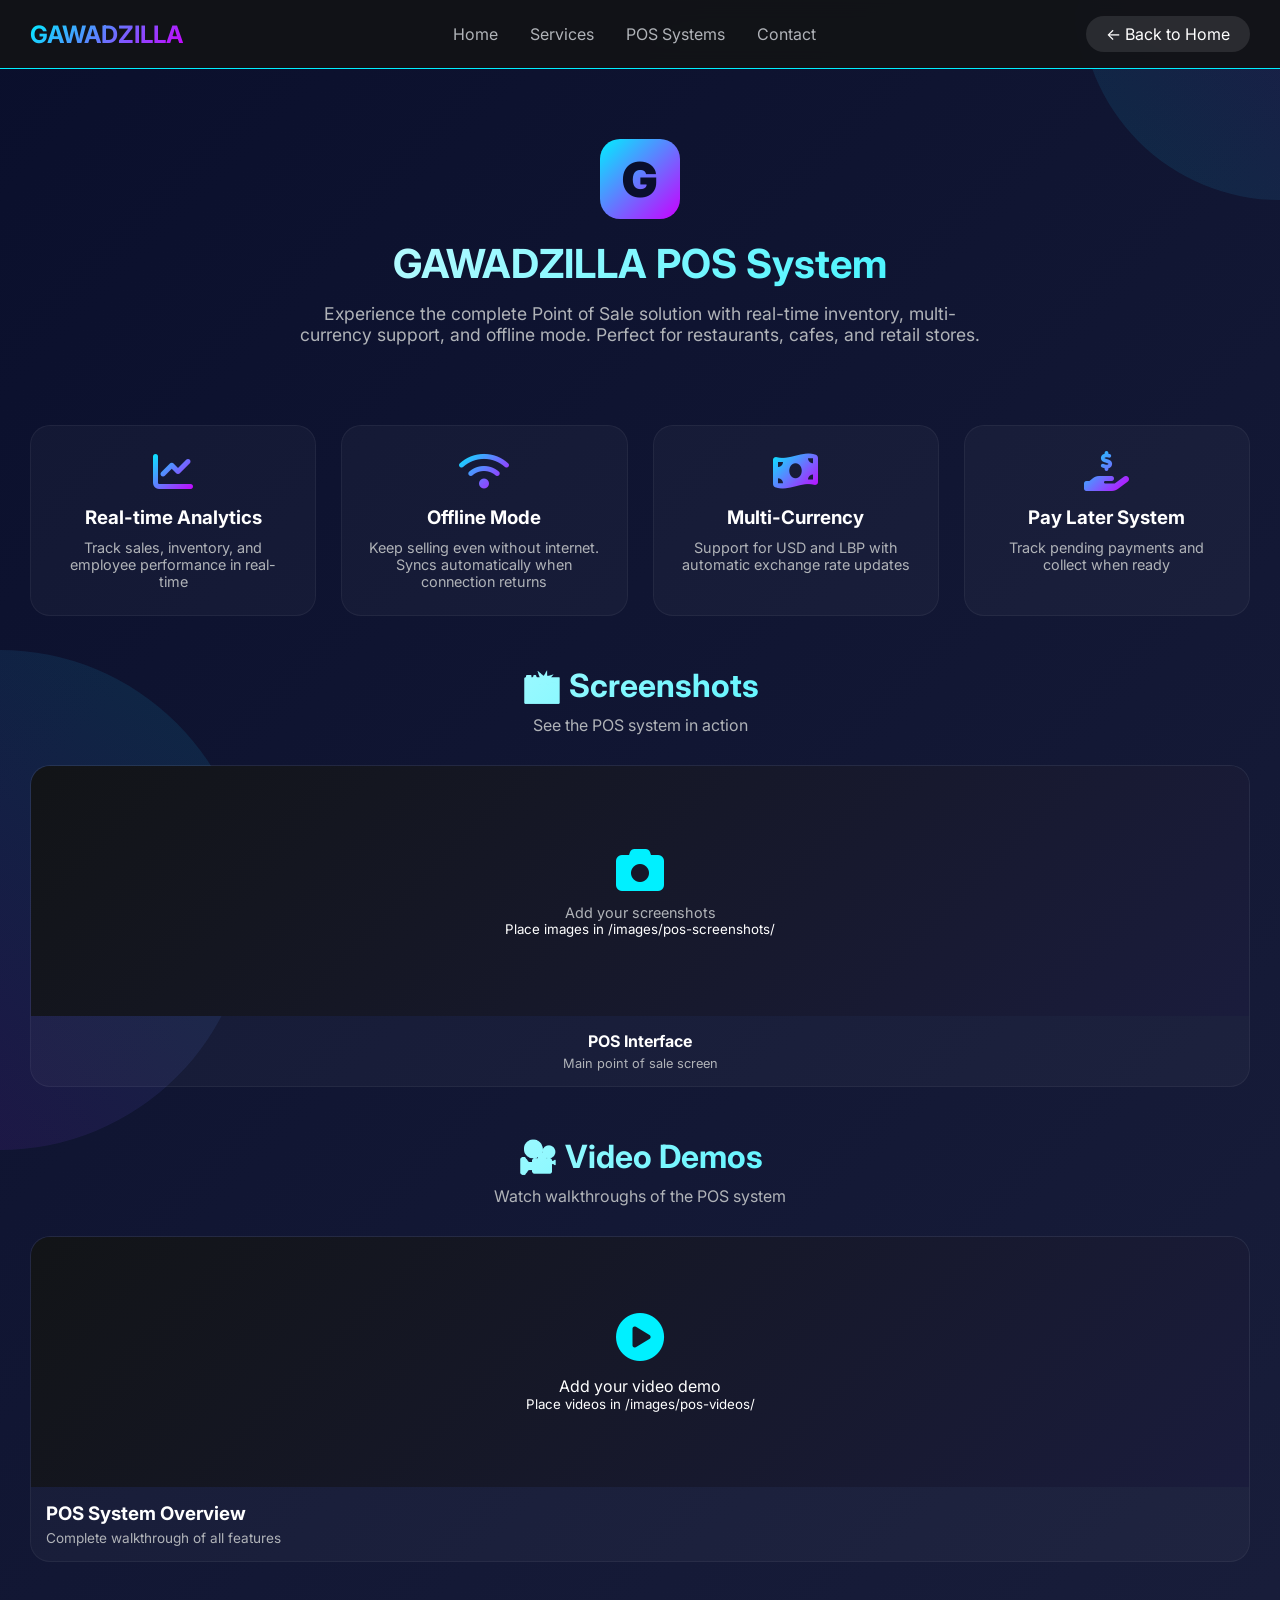
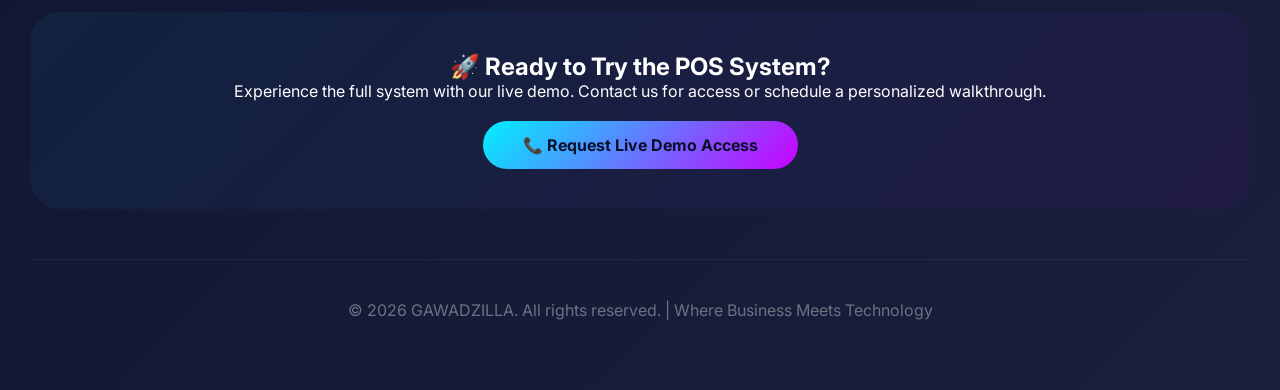
==== posdemo.html @ b1a1a37f "Update posdemo.html" ====
<!DOCTYPE html>
<html lang="en">
<head>
    <meta charset="UTF-8">
    <meta name="viewport" content="width=device-width, initial-scale=1.0">
    <meta name="description" content="GAWADZILLA POS System Demo - Complete Point of Sale solution with real-time inventory, multi-currency support, and offline mode">
    <title>GAWADZILLA POS | Live Demo & Features</title>
    <link href="https://fonts.googleapis.com/css2?family=Inter:wght@300;400;500;600;700;800&display=swap" rel="stylesheet">
    <link rel="stylesheet" href="https://cdnjs.cloudflare.com/ajax/libs/font-awesome/6.4.0/css/all.min.css">
    <style>
        * {
            margin: 0;
            padding: 0;
            box-sizing: border-box;
        }
        
        body {
            font-family: 'Inter', sans-serif;
            background: linear-gradient(135deg, #0a0f2c 0%, #1a1f3c 100%);
            min-height: 100vh;
            color: white;
            overflow-x: hidden;
        }
        
        /* Animated Background */
        .bg-element {
            position: fixed;
            background: rgba(255, 255, 255, 0.03);
            border-radius: 50%;
            pointer-events: none;
            z-index: 0;
        }
        
        .element1 {
            width: 400px;
            height: 400px;
            top: -200px;
            right: -200px;
            background: linear-gradient(45deg, #00F0FF, #C900FF);
            opacity: 0.1;
            animation: float 20s infinite;
        }
        
        .element2 {
            width: 500px;
            height: 500px;
            bottom: -250px;
            left: -250px;
            background: linear-gradient(45deg, #C900FF, #00F0FF);
            opacity: 0.1;
            animation: float 25s infinite reverse;
        }
        
        @keyframes float {
            0%, 100% { transform: translate(0, 0) rotate(0deg); }
            33% { transform: translate(30px, 30px) rotate(120deg); }
            66% { transform: translate(-20px, 20px) rotate(240deg); }
        }
        
        .container {
            max-width: 1400px;
            margin: 0 auto;
            padding: 30px;
            position: relative;
            z-index: 10;
        }
        
        /* Navigation */
        .navbar {
            background: rgba(18, 20, 23, 0.95);
            backdrop-filter: blur(10px);
            border-bottom: 1px solid #00F0FF;
            padding: 1rem 0;
            position: sticky;
            top: 0;
            z-index: 100;
        }
        
        .nav-wrapper {
            max-width: 1400px;
            margin: 0 auto;
            padding: 0 30px;
            display: flex;
            justify-content: space-between;
            align-items: center;
        }
        
        .logo h1 {
            font-size: 1.5rem;
            background: linear-gradient(135deg, #00F0FF, #C900FF);
            -webkit-background-clip: text;
            background-clip: text;
            color: transparent;
        }
        
        .nav-links {
            display: flex;
            gap: 2rem;
            list-style: none;
        }
        
        .nav-links a {
            color: #B0B3B8;
            text-decoration: none;
            transition: all 0.3s;
        }
        
        .nav-links a:hover {
            color: #00F0FF;
        }
        
        .btn-back {
            background: rgba(255,255,255,0.1);
            padding: 8px 20px;
            border-radius: 30px;
            text-decoration: none;
            color: white;
            transition: all 0.3s;
        }
        
        .btn-back:hover {
            background: #00F0FF;
            color: #0a0f2c;
        }

        .hamburger {
    display: none;
    flex-direction: column;
    cursor: pointer;
}

.hamburger span {
    width: 25px;
    height: 3px;
    background: #00F0FF;
    margin: 3px 0;
    transition: 0.3s;
    border-radius: 3px;
}

@media (max-width: 768px) {
    .nav-wrapper {
        padding: 0 20px;
        position: relative;
    }
    
    .nav-links {
        display: none;
        position: absolute;
        top: 100%;
        left: 0;
        right: 0;
        background: rgba(18, 20, 23, 0.98);
        backdrop-filter: blur(10px);
        flex-direction: column;
        gap: 0;
        padding: 20px;
        border-bottom: 1px solid #00F0FF;
    }
    
    .nav-links.active {
        display: flex;
    }
    
    .nav-links li {
        width: 100%;
        text-align: center;
        padding: 12px 0;
        border-bottom: 1px solid rgba(255,255,255,0.05);
    }
    
    .nav-links li:last-child {
        border-bottom: none;
    }
    
    .nav-links a {
        display: block;
        font-size: 1rem;
    }
    
    .hamburger {
        display: flex;
    }
    
    .btn-back {
        display: none;
    }
    
    /* Add mobile back button in menu */
    .nav-links .mobile-back {
        display: block;
        margin-top: 10px;
    }
    
    .nav-links .mobile-back a {
        background: rgba(0,240,255,0.2);
        border-radius: 30px;
        padding: 8px 20px;
        display: inline-block;
    }
}
        
        /* Hero Section */
        .demo-hero {
            text-align: center;
            padding: 40px 0 30px;
        }
        
        .logo-icon {
            width: 80px;
            height: 80px;
            background: linear-gradient(135deg, #00F0FF, #C900FF);
            display: flex;
            align-items: center;
            justify-content: center;
            font-size: 3rem;
            font-weight: 900;
            color: #0a0f2c;
            margin: 0 auto 20px;
            border-radius: 20px;
        }
        
        .demo-hero h1 {
            font-size: 2.5rem;
            background: linear-gradient(135deg, #FFFFFF, #00F0FF);
            -webkit-background-clip: text;
            background-clip: text;
            color: transparent;
            margin-bottom: 15px;
        }
        
        .demo-hero p {
            color: #B0B3B8;
            font-size: 1.1rem;
            max-width: 700px;
            margin: 0 auto;
        }
        
        /* Credentials Banner */
        .credentials-banner {
            background: linear-gradient(135deg, rgba(0,240,255,0.1), rgba(201,0,255,0.1));
            border: 1px solid #00F0FF;
            border-radius: 20px;
            padding: 20px;
            margin: 30px 0;
            display: flex;
            justify-content: space-between;
            flex-wrap: wrap;
            gap: 20px;
        }
        
        .cred-item {
            flex: 1;
            text-align: center;
        }
        
        .cred-item .label {
            color: #00F0FF;
            font-size: 0.8rem;
            text-transform: uppercase;
            letter-spacing: 1px;
        }
        
        .cred-item .value {
            font-size: 1.2rem;
            font-weight: 700;
            font-family: monospace;
            margin-top: 5px;
        }
        
        /* Image Gallery */
        .gallery-section {
            margin: 50px 0;
        }
        
        .section-title {
            text-align: center;
            margin-bottom: 30px;
        }
        
        .section-title h2 {
            font-size: 2rem;
            background: linear-gradient(135deg, #FFFFFF, #00F0FF);
            -webkit-background-clip: text;
            background-clip: text;
            color: transparent;
            margin-bottom: 10px;
        }
        
        .section-title p {
            color: #B0B3B8;
        }
        
        .gallery-grid {
            display: grid;
            grid-template-columns: repeat(auto-fit, minmax(350px, 1fr));
            gap: 25px;
        }
        
        .gallery-item {
            background: rgba(255,255,255,0.03);
            border-radius: 20px;
            overflow: hidden;
            border: 1px solid rgba(255,255,255,0.05);
            transition: all 0.3s;
        }
        
        .gallery-item:hover {
            transform: translateY(-5px);
            border-color: #00F0FF;
        }
        
        .image-container {
            position: relative;
            overflow: hidden;
            background: #121417;
            height: 250px;
            display: flex;
            align-items: center;
            justify-content: center;
        }
        
        .image-container img {
            width: 100%;
            height: 100%;
            object-fit: cover;
            transition: transform 0.3s;
        }
        
        .gallery-item:hover .image-container img {
            transform: scale(1.05);
        }
        
        .image-placeholder {
            width: 100%;
            height: 100%;
            display: flex;
            flex-direction: column;
            align-items: center;
            justify-content: center;
            background: linear-gradient(135deg, #121417, #1A1C3C);
        }
        
        .image-placeholder i {
            font-size: 3rem;
            color: #00F0FF;
            margin-bottom: 10px;
        }
        
        .image-placeholder p {
            color: #B0B3B8;
            font-size: 0.9rem;
        }
        
        .image-caption {
            padding: 15px;
            text-align: center;
        }
        
        .image-caption h3 {
            font-size: 1rem;
            margin-bottom: 5px;
        }
        
        .image-caption p {
            color: #B0B3B8;
            font-size: 0.8rem;
        }
        
        /* Video Section */
        .video-section {
            margin: 50px 0;
        }
        
        .video-grid {
            display: grid;
            grid-template-columns: repeat(auto-fit, minmax(400px, 1fr));
            gap: 30px;
        }
        
        .video-card {
            background: rgba(255,255,255,0.03);
            border-radius: 20px;
            overflow: hidden;
            border: 1px solid rgba(255,255,255,0.05);
        }
        
        .video-container {
            position: relative;
            background: #121417;
            min-height: 250px;
            display: flex;
            align-items: center;
            justify-content: center;
            cursor: pointer;
        }
        
        .video-thumbnail {
            width: 100%;
            height: 250px;
            object-fit: cover;
        }
        
        .play-button {
            position: absolute;
            width: 60px;
            height: 60px;
            background: rgba(0,240,255,0.9);
            border-radius: 50%;
            display: flex;
            align-items: center;
            justify-content: center;
            transition: all 0.3s;
            margin-left: 180px;
            margin-top: 94px;
        }
        
        .play-button i {
            font-size: 1.8rem;
            color: #0a0f2c;
            margin-left: 5px;
        }
        
        .video-container:hover .play-button {
            transform: scale(1.1);
            background: #C900FF;
        }
        
        .video-placeholder {
            width: 100%;
            height: 250px;
            display: flex;
            flex-direction: column;
            align-items: center;
            justify-content: center;
            background: linear-gradient(135deg, #121417, #1A1C3C);
        }
        
        .video-placeholder i {
            font-size: 3rem;
            color: #00F0FF;
            margin-bottom: 15px;
        }
        
        .video-info {
            padding: 15px;
        }
        
        .video-info h3 {
            margin-bottom: 5px;
        }
        
        .video-info p {
            color: #B0B3B8;
            font-size: 0.85rem;
        }
        
        /* Upload Instructions */
        .upload-guide {
            background: rgba(0,240,255,0.05);
            border: 1px dashed #00F0FF;
            border-radius: 20px;
            padding: 30px;
            margin: 50px 0;
            text-align: center;
        }
        
        .upload-guide h3 {
            color: #00F0FF;
            margin-bottom: 15px;
        }
        
        .upload-guide code {
            background: rgba(0,0,0,0.5);
            padding: 8px 15px;
            border-radius: 8px;
            display: inline-block;
            margin: 10px 0;
            font-family: monospace;
        }
        
        /* Feature List */
        .features-section {
            margin: 50px 0;
            display: grid;
            grid-template-columns: repeat(auto-fit, minmax(280px, 1fr));
            gap: 25px;
        }
        
        .feature-card {
            background: rgba(255,255,255,0.03);
            border-radius: 20px;
            padding: 25px;
            text-align: center;
            border: 1px solid rgba(255,255,255,0.05);
            transition: all 0.3s;
        }
        
        .feature-card:hover {
            border-color: #00F0FF;
            transform: translateY(-5px);
        }
        
        .feature-card i {
            font-size: 2.5rem;
            background: linear-gradient(135deg, #00F0FF, #C900FF);
            -webkit-background-clip: text;
            background-clip: text;
            color: transparent;
            margin-bottom: 15px;
        }
        
        .feature-card h3 {
            margin-bottom: 10px;
        }
        
        .feature-card p {
            color: #B0B3B8;
            font-size: 0.9rem;
        }
        
        /* Call to Action */
        .cta-section {
            text-align: center;
            margin: 50px 0;
            padding: 40px;
            background: linear-gradient(135deg, rgba(0,240,255,0.05), rgba(201,0,255,0.05));
            border-radius: 30px;
        }
        
        .btn-demo {
            display: inline-block;
            padding: 14px 40px;
            background: linear-gradient(135deg, #00F0FF, #C900FF);
            color: #0a0f2c;
            text-decoration: none;
            border-radius: 40px;
            font-weight: 700;
            margin-top: 20px;
            transition: all 0.3s;
        }
        
        .btn-demo:hover {
            transform: translateY(-2px);
            box-shadow: 0 10px 30px rgba(0,240,255,0.3);
        }
        
        /* Modal for Image/Video */
        .modal {
            display: none;
            position: fixed;
            top: 0;
            left: 0;
            width: 100%;
            height: 100%;
            background: rgba(0,0,0,0.9);
            z-index: 1000;
            align-items: center;
            justify-content: center;
        }
        
        .modal.active {
            display: flex;
        }
        
        .modal-content {
            max-width: 90%;
            max-height: 90%;
        }
        
        .modal-content img {
            width: 100%;
            height: auto;
            border-radius: 10px;
        }
        
        .modal-content video {
            width: 100%;
            max-height: 80vh;
            border-radius: 10px;
        }
        
        .close-modal {
            position: absolute;
            top: 20px;
            right: 30px;
            font-size: 2rem;
            cursor: pointer;
            color: white;
        }
        
        /* Footer */
        .footer {
            text-align: center;
            padding: 40px 0;
            border-top: 1px solid rgba(255,255,255,0.05);
            margin-top: 50px;
            color: #6B7280;
        }
        
        @media (max-width: 768px) {
            .container {
                padding: 20px;
            }
            
            .nav-wrapper {
                gap: 15px;
            }
            
            .credentials-banner {
                flex-direction: column;
                text-align: center;
            }
            
            .gallery-grid, .video-grid {
                grid-template-columns: 1fr;
            }
            
            .demo-hero h1 {
                font-size: 1.8rem;
            }
        }
    </style>
</head>
<body>
    <div class="bg-element element1"></div>
    <div class="bg-element element2"></div>
    
    <!-- Navigation -->
    <nav class="navbar">
        <div class="nav-wrapper">
            <div class="logo">
                <h1>GAWADZILLA</h1>
            </div>
                    <div class="hamburger" id="hamburger">
            <span></span>
            <span></span>
            <span></span>
        </div>
        <ul class="nav-links" id="navLinks">

                <li><a href="index.html">Home</a></li>
                <li><a href="index.html#services">Services</a></li>
                <li><a href="index.html#pos">POS Systems</a></li>
                <li><a href="index.html#contact">Contact</a></li>
            </ul>
            <a href="index.html" class="btn-back">← Back to Home</a>
        </div>
    </nav>
    
    <div class="container">
        <!-- Hero Section -->
        <div class="demo-hero">
            <div class="logo-icon">G</div>
            <h1>GAWADZILLA POS System</h1>
            <p>Experience the complete Point of Sale solution with real-time inventory, multi-currency support, and offline mode. Perfect for restaurants, cafes, and retail stores.</p>
        </div>
        
        <!-- Features Section -->
        <div class="features-section">
            <div class="feature-card">
                <i class="fas fa-chart-line"></i>
                <h3>Real-time Analytics</h3>
                <p>Track sales, inventory, and employee performance in real-time</p>
            </div>
            <div class="feature-card">
                <i class="fas fa-wifi"></i>
                <h3>Offline Mode</h3>
                <p>Keep selling even without internet. Syncs automatically when connection returns</p>
            </div>
            <div class="feature-card">
                <i class="fas fa-money-bill-wave"></i>
                <h3>Multi-Currency</h3>
                <p>Support for USD and LBP with automatic exchange rate updates</p>
            </div>
            <div class="feature-card">
                <i class="fas fa-hand-holding-usd"></i>
                <h3>Pay Later System</h3>
                <p>Track pending payments and collect when ready</p>
            </div>
        </div>
        
        <!-- Screenshots Gallery -->
        <div class="gallery-section">
            <div class="section-title">
                <h2>📸 Screenshots</h2>
                <p>See the POS system in action</p>
            </div>
            
            <div class="gallery-grid" id="screenshots-gallery">
                <!-- Screenshots will be loaded dynamically -->
                <div class="gallery-item">
                    <div class="image-container">
                        <div class="image-placeholder">
                            <i class="fas fa-camera"></i>
                            <p>Add your screenshots</p>
                            <small>Place images in /images/pos-screenshots/</small>
                        </div>
                    </div>
                    <div class="image-caption">
                        <h3>POS Interface</h3>
                        <p>Main point of sale screen</p>
                    </div>
                </div>
            </div>
        </div>
        
        <!-- Video Demos -->
        <div class="video-section">
            <div class="section-title">
                <h2>🎥 Video Demos</h2>
                <p>Watch walkthroughs of the POS system</p>
            </div>
            
            <div class="video-grid" id="videos-gallery">
                <div class="video-card">
                    <div class="video-container" onclick="openVideo('pos-overview')">
                        <div class="video-placeholder">
                            <i class="fas fa-play-circle"></i>
                            <p>Add your video demo</p>
                            <small>Place videos in /images/pos-videos/</small>
                        </div>
                    </div>
                    <div class="video-info">
                        <h3>POS System Overview</h3>
                        <p>Complete walkthrough of all features</p>
                    </div>
                </div>
            </div>
        </div>
        <!-- Live Demo CTA -->
        <div class="cta-section">
            <h2>🚀 Ready to Try the POS System?</h2>
            <p>Experience the full system with our live demo. Contact us for access or schedule a personalized walkthrough.</p>
            <a href="index.html#contact" class="btn-demo">📞 Request Live Demo Access</a>
        </div>
        
        <!-- Footer -->
        <div class="footer">
            <p>© 2026 GAWADZILLA. All rights reserved. | Where Business Meets Technology</p>
        </div>
    </div>
    
    <!-- Modal for Lightbox -->
    <div id="imageModal" class="modal" onclick="closeModal()">
        <span class="close-modal">&times;</span>
        <div class="modal-content">
            <img id="modalImage" src="" alt="">
        </div>
    </div>
    
    <div id="videoModal" class="modal" onclick="closeModal()">
        <span class="close-modal">&times;</span>
        <div class="modal-content">
            <video id="modalVideo" controls>
                <source src="" type="video/mp4">
            </video>
        </div>
    </div>
    
    <script>
        // Screenshots data - Add your images here
        const screenshots = [
            {
                name: "POS index-page",
                description: "product selection and product grid with search,filters,and cart",
                icon: "fas fa-car-alt"
            },
            {
                name: "Checkout Screen",
                description: "Payment processing with multiple payment methods",
                icon: "fas fa-cash-register"
            },
            {
                name: "POS Dashboard",
                description: "Main point of sale interface with product grid and cart",
                icon: "fas fa-tachometer-alt"
            },
            {
                name: "Product Management",
                description: "Add, edit, and manage products with categories"
                file: "pos-products.jpg",
                icon: "fas fa-boxes"
            },
            {
                name: "Sales Reports",
                description: "View daily, monthly, and custom sales reports",
                icon: "fas fa-chart-line"
            },
            {
                name: "Pay Later System",
                description: "Track customer credit and pending payments",
                icon: "fas fa-hand-holding-usd"
            },
            {
                name: "Inventory Management",
                description: "Real-time stock tracking and low stock alerts",
                icon: "fas fa-warehouse"
            },
            {
                name: "User Management",
                description: "add users with different roles and permissions",
                icon: "fas fa-users"
            }
        ];
        
        // Videos data - Add your videos here
        const videos = [
            {
                name: "POS System Demo",
                description: "Complete walkthrough of all features and functions",
                file: "pos-demo.mp4.mp4",
                icon: "fas fa-video"
            }
        ];
        
        // Load screenshots
        function loadScreenshots() {
            const gallery = document.getElementById('screenshots-gallery');
            gallery.innerHTML = '';
            
            screenshots.forEach(img => {
                const imagePath = `/images/pos-screenshots/${img.file}`;
                const hasImage = checkImageExists(imagePath);
                
                const galleryItem = document.createElement('div');
                galleryItem.className = 'gallery-item';
                
                if (hasImage) {
                    galleryItem.innerHTML = `
                        <div class="image-container" onclick="openImage('${imagePath}')">
                            <img src="${imagePath}" alt="${img.name}">
                        </div>
                        <div class="image-caption">
                            <h3>${img.name}</h3>
                            <p>${img.description}</p>
                        </div>
                    `;
                } else {
                    galleryItem.innerHTML = `
                        <div class="image-container">
                            <div class="image-placeholder">
                                <i class="${img.icon}"></i>
                                <p>${img.name}</p>
                               
                            </div>
                        </div>
                        <div class="image-caption">
                            <h3>${img.name}</h3>
                            <p>${img.description}</p>
                            
                        </div>
                    `;
                }
                
                gallery.appendChild(galleryItem);
            });
        }
        
        // Load videos
        function loadVideos() {
            const gallery = document.getElementById('videos-gallery');
            gallery.innerHTML = '';
            
            videos.forEach(video => {
                const videoPath = `/images/pos-videos/${video.file}`;
                const hasVideo = checkVideoExists(videoPath);
                
                const videoCard = document.createElement('div');
                videoCard.className = 'video-card';
                
                if (hasVideo) {
                    videoCard.innerHTML = `
                        <div class="video-container" onclick="openVideo('${videoPath}')">
                            <div class="video-thumbnail-container">
                                <div class="play-button">
                                    <i class="fas fa-play"></i>
                                </div>
                                <video class="video-thumbnail" src="${videoPath}" preload="metadata"></video>
                            </div>
                        </div>
                        <div class="video-info">
                            <h3>${video.name}</h3>
                            <p>${video.description}</p>
                        </div>
                    `;
                } else {
                    videoCard.innerHTML = `
                        <div class="video-container" onclick="alert('Please add your video to /images/pos-videos/${video.file}')">
                            <div class="video-placeholder">
                                <i class="${video.icon}"></i>
                                <p>${video.name}</p>
                                <small>Add: ${video.file}</small>
                            </div>
                        </div>
                        <div class="video-info">
                            <h3>${video.name}</h3>
                            <p>${video.description}</p>
                            <small style="color: #ff9800;">🎥 Upload video to see preview</small>
                        </div>
                    `;
                }
                
                gallery.appendChild(videoCard);
            });
        }
        
        // Check if image exists
        function checkImageExists(url) {
            const http = new XMLHttpRequest();
            http.open('HEAD', url, false);
            http.send();
            return http.status !== 404;
        }
        
        // Check if video exists
        function checkVideoExists(url) {
            const http = new XMLHttpRequest();
            http.open('HEAD', url, false);
            http.send();
            return http.status !== 404;
        }
        
        // Open image modal
        function openImage(src) {
            const modal = document.getElementById('imageModal');
            const modalImg = document.getElementById('modalImage');
            modal.classList.add('active');
            modalImg.src = src;
        }
        
        // Open video modal
        function openVideo(src) {
            const modal = document.getElementById('videoModal');
            const modalVideo = document.getElementById('modalVideo');
            modal.classList.add('active');
            modalVideo.src = src;
            modalVideo.load();
            modalVideo.play();
        }
        
        // Close modal
        function closeModal() {
            const modals = document.querySelectorAll('.modal');
            const modalVideo = document.getElementById('modalVideo');
            modals.forEach(modal => modal.classList.remove('active'));
            if (modalVideo) {
                modalVideo.pause();
                modalVideo.src = '';
            }
        }
        // Hamburger menu toggle
const hamburger = document.getElementById('hamburger');
const navLinks = document.getElementById('navLinks');

if (hamburger) {
    hamburger.addEventListener('click', () => {
        navLinks.classList.toggle('active');
    });
}

// Close menu when clicking a link
document.querySelectorAll('.nav-links a').forEach(link => {
    link.addEventListener('click', () => {
        navLinks.classList.remove('active');
    });
});
        
        // Initialize on page load
        document.addEventListener('DOMContentLoaded', () => {
            loadScreenshots();
            loadVideos();
        });
    </script>
</body>
</html>
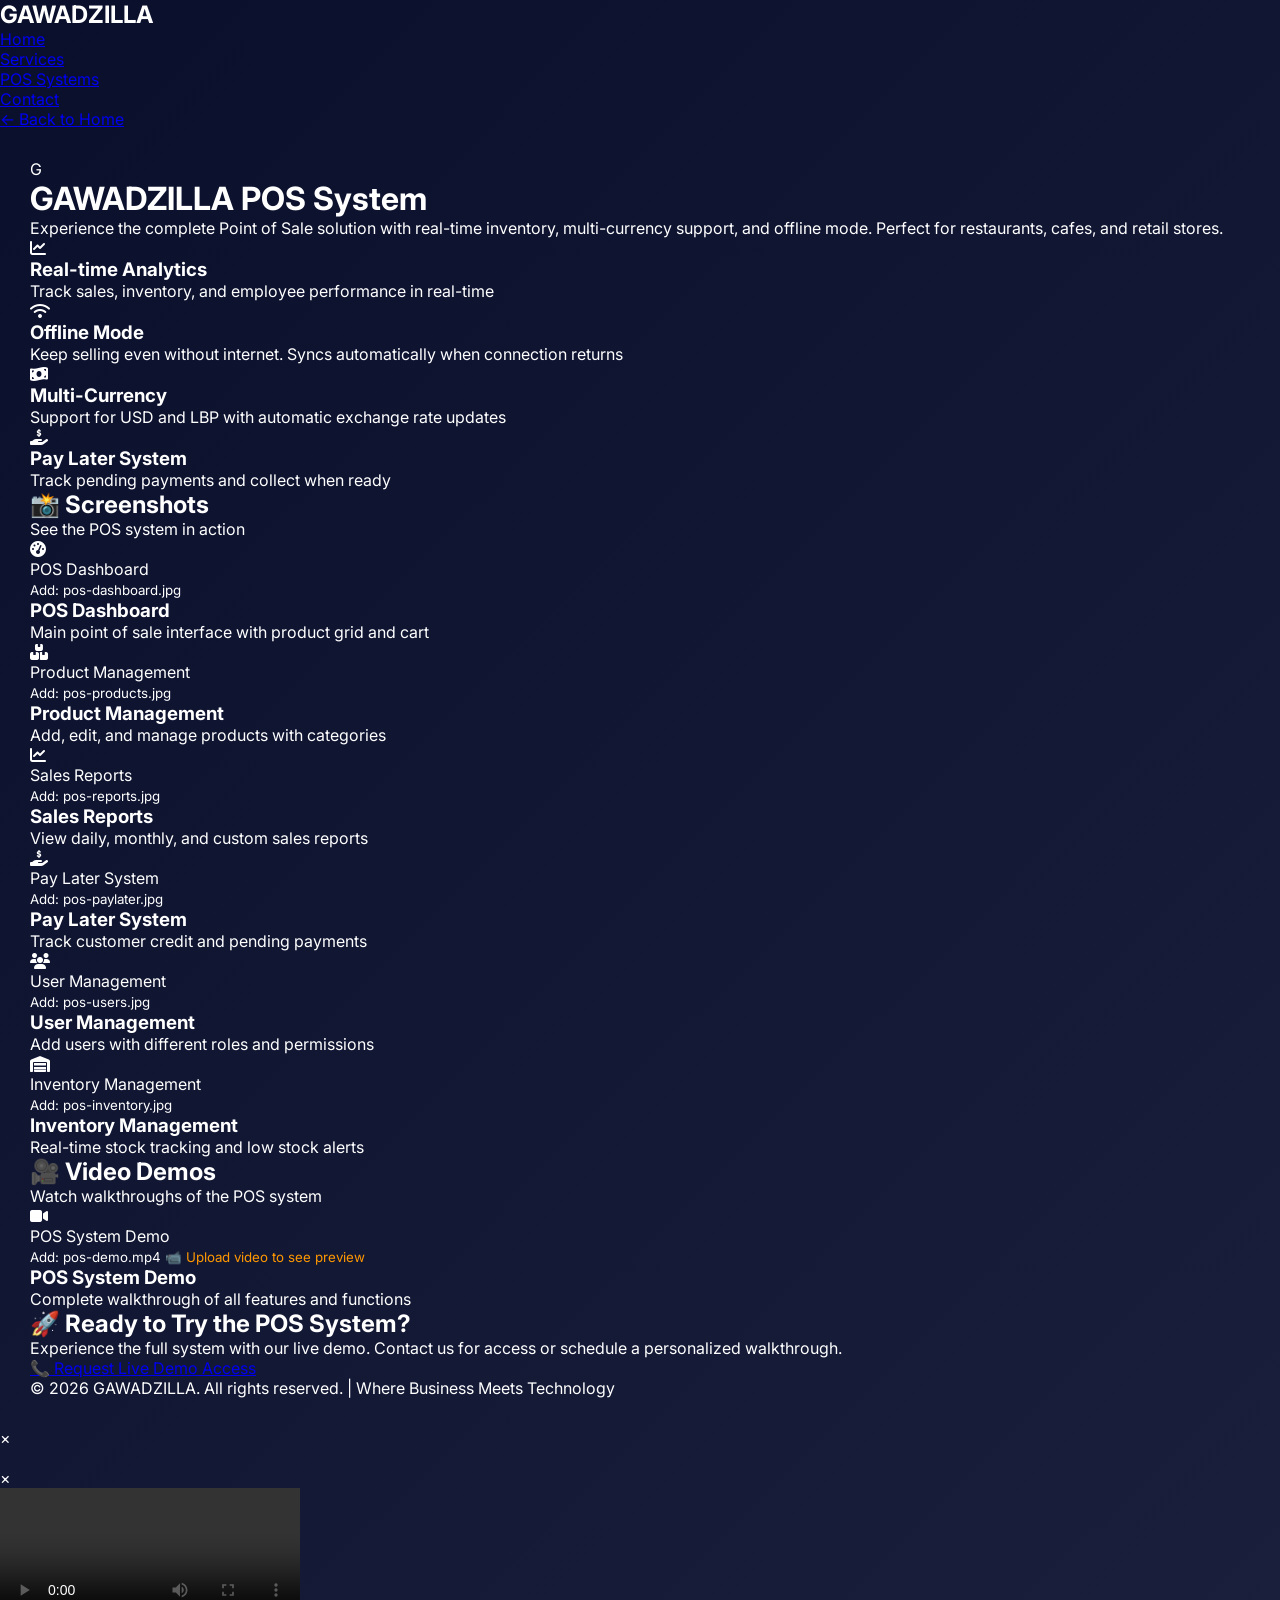
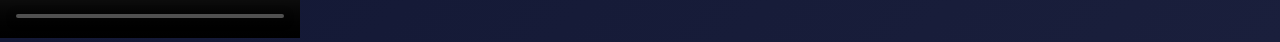
==== commit 1c4d4264: "Update posdemo.html" ====
--- a/posdemo.html
+++ b/posdemo.html
@@ -8,6 +8,7 @@
     <link href="https://fonts.googleapis.com/css2?family=Inter:wght@300;400;500;600;700;800&display=swap" rel="stylesheet">
     <link rel="stylesheet" href="https://cdnjs.cloudflare.com/ajax/libs/font-awesome/6.4.0/css/all.min.css">
     <style>
+        /* All your existing CSS here (keep it the same) */
         * {
             margin: 0;
             padding: 0;
@@ -22,40 +23,8 @@
             overflow-x: hidden;
         }
         
-        /* Animated Background */
-        .bg-element {
-            position: fixed;
-            background: rgba(255, 255, 255, 0.03);
-            border-radius: 50%;
-            pointer-events: none;
-            z-index: 0;
-        }
-        
-        .element1 {
-            width: 400px;
-            height: 400px;
-            top: -200px;
-            right: -200px;
-            background: linear-gradient(45deg, #00F0FF, #C900FF);
-            opacity: 0.1;
-            animation: float 20s infinite;
-        }
-        
-        .element2 {
-            width: 500px;
-            height: 500px;
-            bottom: -250px;
-            left: -250px;
-            background: linear-gradient(45deg, #C900FF, #00F0FF);
-            opacity: 0.1;
-            animation: float 25s infinite reverse;
-        }
-        
-        @keyframes float {
-            0%, 100% { transform: translate(0, 0) rotate(0deg); }
-            33% { transform: translate(30px, 30px) rotate(120deg); }
-            66% { transform: translate(-20px, 20px) rotate(240deg); }
-        }
+        /* Keep all your existing CSS styles... */
+        /* (I'm keeping it short here, but keep all your CSS from your original file) */
         
         .container {
             max-width: 1400px;
@@ -65,344 +34,24 @@
             z-index: 10;
         }
         
-        /* Navigation */
-        .navbar {
-            background: rgba(18, 20, 23, 0.95);
-            backdrop-filter: blur(10px);
-            border-bottom: 1px solid #00F0FF;
-            padding: 1rem 0;
-            position: sticky;
-            top: 0;
-            z-index: 100;
-        }
-        
-        .nav-wrapper {
-            max-width: 1400px;
-            margin: 0 auto;
-            padding: 0 30px;
-            display: flex;
-            justify-content: space-between;
-            align-items: center;
-        }
-        
-        .logo h1 {
-            font-size: 1.5rem;
-            background: linear-gradient(135deg, #00F0FF, #C900FF);
-            -webkit-background-clip: text;
-            background-clip: text;
-            color: transparent;
-        }
-        
-        .nav-links {
-            display: flex;
-            gap: 2rem;
-            list-style: none;
-        }
-        
-        .nav-links a {
-            color: #B0B3B8;
-            text-decoration: none;
-            transition: all 0.3s;
-        }
-        
-        .nav-links a:hover {
-            color: #00F0FF;
-        }
-        
-        .btn-back {
-            background: rgba(255,255,255,0.1);
-            padding: 8px 20px;
-            border-radius: 30px;
-            text-decoration: none;
-            color: white;
-            transition: all 0.3s;
-        }
-        
-        .btn-back:hover {
-            background: #00F0FF;
-            color: #0a0f2c;
-        }
-
-        .hamburger {
-    display: none;
-    flex-direction: column;
-    cursor: pointer;
-}
-
-.hamburger span {
-    width: 25px;
-    height: 3px;
-    background: #00F0FF;
-    margin: 3px 0;
-    transition: 0.3s;
-    border-radius: 3px;
-}
-
-@media (max-width: 768px) {
-    .nav-wrapper {
-        padding: 0 20px;
-        position: relative;
-    }
-    
-    .nav-links {
-        display: none;
-        position: absolute;
-        top: 100%;
-        left: 0;
-        right: 0;
-        background: rgba(18, 20, 23, 0.98);
-        backdrop-filter: blur(10px);
-        flex-direction: column;
-        gap: 0;
-        padding: 20px;
-        border-bottom: 1px solid #00F0FF;
-    }
-    
-    .nav-links.active {
-        display: flex;
-    }
-    
-    .nav-links li {
-        width: 100%;
-        text-align: center;
-        padding: 12px 0;
-        border-bottom: 1px solid rgba(255,255,255,0.05);
-    }
-    
-    .nav-links li:last-child {
-        border-bottom: none;
-    }
-    
-    .nav-links a {
-        display: block;
-        font-size: 1rem;
-    }
-    
-    .hamburger {
-        display: flex;
-    }
-    
-    .btn-back {
-        display: none;
-    }
-    
-    /* Add mobile back button in menu */
-    .nav-links .mobile-back {
-        display: block;
-        margin-top: 10px;
-    }
-    
-    .nav-links .mobile-back a {
-        background: rgba(0,240,255,0.2);
-        border-radius: 30px;
-        padding: 8px 20px;
-        display: inline-block;
-    }
-}
-        
-        /* Hero Section */
-        .demo-hero {
-            text-align: center;
-            padding: 40px 0 30px;
-        }
-        
-        .logo-icon {
-            width: 80px;
-            height: 80px;
-            background: linear-gradient(135deg, #00F0FF, #C900FF);
-            display: flex;
-            align-items: center;
-            justify-content: center;
-            font-size: 3rem;
-            font-weight: 900;
-            color: #0a0f2c;
-            margin: 0 auto 20px;
-            border-radius: 20px;
-        }
-        
-        .demo-hero h1 {
-            font-size: 2.5rem;
-            background: linear-gradient(135deg, #FFFFFF, #00F0FF);
-            -webkit-background-clip: text;
-            background-clip: text;
-            color: transparent;
-            margin-bottom: 15px;
-        }
-        
-        .demo-hero p {
-            color: #B0B3B8;
-            font-size: 1.1rem;
-            max-width: 700px;
-            margin: 0 auto;
-        }
-        
-        /* Credentials Banner */
-        .credentials-banner {
-            background: linear-gradient(135deg, rgba(0,240,255,0.1), rgba(201,0,255,0.1));
-            border: 1px solid #00F0FF;
-            border-radius: 20px;
-            padding: 20px;
-            margin: 30px 0;
-            display: flex;
-            justify-content: space-between;
-            flex-wrap: wrap;
-            gap: 20px;
-        }
-        
-        .cred-item {
-            flex: 1;
-            text-align: center;
-        }
-        
-        .cred-item .label {
-            color: #00F0FF;
-            font-size: 0.8rem;
-            text-transform: uppercase;
-            letter-spacing: 1px;
-        }
-        
-        .cred-item .value {
-            font-size: 1.2rem;
-            font-weight: 700;
-            font-family: monospace;
-            margin-top: 5px;
-        }
-        
-        /* Image Gallery */
-        .gallery-section {
-            margin: 50px 0;
-        }
-        
-        .section-title {
-            text-align: center;
-            margin-bottom: 30px;
-        }
-        
-        .section-title h2 {
-            font-size: 2rem;
-            background: linear-gradient(135deg, #FFFFFF, #00F0FF);
-            -webkit-background-clip: text;
-            background-clip: text;
-            color: transparent;
-            margin-bottom: 10px;
-        }
-        
-        .section-title p {
-            color: #B0B3B8;
-        }
-        
-        .gallery-grid {
-            display: grid;
-            grid-template-columns: repeat(auto-fit, minmax(350px, 1fr));
-            gap: 25px;
-        }
-        
-        .gallery-item {
-            background: rgba(255,255,255,0.03);
-            border-radius: 20px;
-            overflow: hidden;
-            border: 1px solid rgba(255,255,255,0.05);
-            transition: all 0.3s;
-        }
-        
-        .gallery-item:hover {
-            transform: translateY(-5px);
-            border-color: #00F0FF;
-        }
-        
-        .image-container {
+        /* Add the missing styles for video container */
+        .video-thumbnail-container {
             position: relative;
-            overflow: hidden;
-            background: #121417;
+            width: 100%;
             height: 250px;
-            display: flex;
-            align-items: center;
-            justify-content: center;
-        }
-        
-        .image-container img {
+        }
+        
+        .video-thumbnail {
             width: 100%;
             height: 100%;
             object-fit: cover;
-            transition: transform 0.3s;
-        }
-        
-        .gallery-item:hover .image-container img {
-            transform: scale(1.05);
-        }
-        
-        .image-placeholder {
-            width: 100%;
-            height: 100%;
-            display: flex;
-            flex-direction: column;
-            align-items: center;
-            justify-content: center;
-            background: linear-gradient(135deg, #121417, #1A1C3C);
-        }
-        
-        .image-placeholder i {
-            font-size: 3rem;
-            color: #00F0FF;
-            margin-bottom: 10px;
-        }
-        
-        .image-placeholder p {
-            color: #B0B3B8;
-            font-size: 0.9rem;
-        }
-        
-        .image-caption {
-            padding: 15px;
-            text-align: center;
-        }
-        
-        .image-caption h3 {
-            font-size: 1rem;
-            margin-bottom: 5px;
-        }
-        
-        .image-caption p {
-            color: #B0B3B8;
-            font-size: 0.8rem;
-        }
-        
-        /* Video Section */
-        .video-section {
-            margin: 50px 0;
-        }
-        
-        .video-grid {
-            display: grid;
-            grid-template-columns: repeat(auto-fit, minmax(400px, 1fr));
-            gap: 30px;
-        }
-        
-        .video-card {
-            background: rgba(255,255,255,0.03);
-            border-radius: 20px;
-            overflow: hidden;
-            border: 1px solid rgba(255,255,255,0.05);
-        }
-        
-        .video-container {
-            position: relative;
-            background: #121417;
-            min-height: 250px;
-            display: flex;
-            align-items: center;
-            justify-content: center;
-            cursor: pointer;
-        }
-        
-        .video-thumbnail {
-            width: 100%;
-            height: 250px;
-            object-fit: cover;
         }
         
         .play-button {
             position: absolute;
+            top: 50%;
+            left: 50%;
+            transform: translate(-50%, -50%);
             width: 60px;
             height: 60px;
             background: rgba(0,240,255,0.9);
@@ -410,9 +59,8 @@
             display: flex;
             align-items: center;
             justify-content: center;
+            cursor: pointer;
             transition: all 0.3s;
-            margin-left: 180px;
-            margin-top: 94px;
         }
         
         .play-button i {
@@ -421,204 +69,9 @@
             margin-left: 5px;
         }
         
-        .video-container:hover .play-button {
-            transform: scale(1.1);
+        .play-button:hover {
+            transform: translate(-50%, -50%) scale(1.1);
             background: #C900FF;
-        }
-        
-        .video-placeholder {
-            width: 100%;
-            height: 250px;
-            display: flex;
-            flex-direction: column;
-            align-items: center;
-            justify-content: center;
-            background: linear-gradient(135deg, #121417, #1A1C3C);
-        }
-        
-        .video-placeholder i {
-            font-size: 3rem;
-            color: #00F0FF;
-            margin-bottom: 15px;
-        }
-        
-        .video-info {
-            padding: 15px;
-        }
-        
-        .video-info h3 {
-            margin-bottom: 5px;
-        }
-        
-        .video-info p {
-            color: #B0B3B8;
-            font-size: 0.85rem;
-        }
-        
-        /* Upload Instructions */
-        .upload-guide {
-            background: rgba(0,240,255,0.05);
-            border: 1px dashed #00F0FF;
-            border-radius: 20px;
-            padding: 30px;
-            margin: 50px 0;
-            text-align: center;
-        }
-        
-        .upload-guide h3 {
-            color: #00F0FF;
-            margin-bottom: 15px;
-        }
-        
-        .upload-guide code {
-            background: rgba(0,0,0,0.5);
-            padding: 8px 15px;
-            border-radius: 8px;
-            display: inline-block;
-            margin: 10px 0;
-            font-family: monospace;
-        }
-        
-        /* Feature List */
-        .features-section {
-            margin: 50px 0;
-            display: grid;
-            grid-template-columns: repeat(auto-fit, minmax(280px, 1fr));
-            gap: 25px;
-        }
-        
-        .feature-card {
-            background: rgba(255,255,255,0.03);
-            border-radius: 20px;
-            padding: 25px;
-            text-align: center;
-            border: 1px solid rgba(255,255,255,0.05);
-            transition: all 0.3s;
-        }
-        
-        .feature-card:hover {
-            border-color: #00F0FF;
-            transform: translateY(-5px);
-        }
-        
-        .feature-card i {
-            font-size: 2.5rem;
-            background: linear-gradient(135deg, #00F0FF, #C900FF);
-            -webkit-background-clip: text;
-            background-clip: text;
-            color: transparent;
-            margin-bottom: 15px;
-        }
-        
-        .feature-card h3 {
-            margin-bottom: 10px;
-        }
-        
-        .feature-card p {
-            color: #B0B3B8;
-            font-size: 0.9rem;
-        }
-        
-        /* Call to Action */
-        .cta-section {
-            text-align: center;
-            margin: 50px 0;
-            padding: 40px;
-            background: linear-gradient(135deg, rgba(0,240,255,0.05), rgba(201,0,255,0.05));
-            border-radius: 30px;
-        }
-        
-        .btn-demo {
-            display: inline-block;
-            padding: 14px 40px;
-            background: linear-gradient(135deg, #00F0FF, #C900FF);
-            color: #0a0f2c;
-            text-decoration: none;
-            border-radius: 40px;
-            font-weight: 700;
-            margin-top: 20px;
-            transition: all 0.3s;
-        }
-        
-        .btn-demo:hover {
-            transform: translateY(-2px);
-            box-shadow: 0 10px 30px rgba(0,240,255,0.3);
-        }
-        
-        /* Modal for Image/Video */
-        .modal {
-            display: none;
-            position: fixed;
-            top: 0;
-            left: 0;
-            width: 100%;
-            height: 100%;
-            background: rgba(0,0,0,0.9);
-            z-index: 1000;
-            align-items: center;
-            justify-content: center;
-        }
-        
-        .modal.active {
-            display: flex;
-        }
-        
-        .modal-content {
-            max-width: 90%;
-            max-height: 90%;
-        }
-        
-        .modal-content img {
-            width: 100%;
-            height: auto;
-            border-radius: 10px;
-        }
-        
-        .modal-content video {
-            width: 100%;
-            max-height: 80vh;
-            border-radius: 10px;
-        }
-        
-        .close-modal {
-            position: absolute;
-            top: 20px;
-            right: 30px;
-            font-size: 2rem;
-            cursor: pointer;
-            color: white;
-        }
-        
-        /* Footer */
-        .footer {
-            text-align: center;
-            padding: 40px 0;
-            border-top: 1px solid rgba(255,255,255,0.05);
-            margin-top: 50px;
-            color: #6B7280;
-        }
-        
-        @media (max-width: 768px) {
-            .container {
-                padding: 20px;
-            }
-            
-            .nav-wrapper {
-                gap: 15px;
-            }
-            
-            .credentials-banner {
-                flex-direction: column;
-                text-align: center;
-            }
-            
-            .gallery-grid, .video-grid {
-                grid-template-columns: 1fr;
-            }
-            
-            .demo-hero h1 {
-                font-size: 1.8rem;
-            }
         }
     </style>
 </head>
@@ -632,13 +85,12 @@
             <div class="logo">
                 <h1>GAWADZILLA</h1>
             </div>
-                    <div class="hamburger" id="hamburger">
-            <span></span>
-            <span></span>
-            <span></span>
-        </div>
-        <ul class="nav-links" id="navLinks">
-
+            <div class="hamburger" id="hamburger">
+                <span></span>
+                <span></span>
+                <span></span>
+            </div>
+            <ul class="nav-links" id="navLinks">
                 <li><a href="index.html">Home</a></li>
                 <li><a href="index.html#services">Services</a></li>
                 <li><a href="index.html#pos">POS Systems</a></li>
@@ -686,23 +138,7 @@
                 <h2>📸 Screenshots</h2>
                 <p>See the POS system in action</p>
             </div>
-            
-            <div class="gallery-grid" id="screenshots-gallery">
-                <!-- Screenshots will be loaded dynamically -->
-                <div class="gallery-item">
-                    <div class="image-container">
-                        <div class="image-placeholder">
-                            <i class="fas fa-camera"></i>
-                            <p>Add your screenshots</p>
-                            <small>Place images in /images/pos-screenshots/</small>
-                        </div>
-                    </div>
-                    <div class="image-caption">
-                        <h3>POS Interface</h3>
-                        <p>Main point of sale screen</p>
-                    </div>
-                </div>
-            </div>
+            <div class="gallery-grid" id="screenshots-gallery"></div>
         </div>
         
         <!-- Video Demos -->
@@ -711,23 +147,9 @@
                 <h2>🎥 Video Demos</h2>
                 <p>Watch walkthroughs of the POS system</p>
             </div>
-            
-            <div class="video-grid" id="videos-gallery">
-                <div class="video-card">
-                    <div class="video-container" onclick="openVideo('pos-overview')">
-                        <div class="video-placeholder">
-                            <i class="fas fa-play-circle"></i>
-                            <p>Add your video demo</p>
-                            <small>Place videos in /images/pos-videos/</small>
-                        </div>
-                    </div>
-                    <div class="video-info">
-                        <h3>POS System Overview</h3>
-                        <p>Complete walkthrough of all features</p>
-                    </div>
-                </div>
-            </div>
-        </div>
+            <div class="video-grid" id="videos-gallery"></div>
+        </div>
+        
         <!-- Live Demo CTA -->
         <div class="cta-section">
             <h2>🚀 Ready to Try the POS System?</h2>
@@ -759,74 +181,72 @@
     </div>
     
     <script>
-        // Screenshots data - Add your images here
+        // Screenshots data
         const screenshots = [
-            {
-                name: "POS index-page",
-                description: "product selection and product grid with search,filters,and cart",
-                icon: "fas fa-car-alt"
-            },
-            {
-                name: "Checkout Screen",
-                description: "Payment processing with multiple payment methods",
-                icon: "fas fa-cash-register"
-            },
             {
                 name: "POS Dashboard",
                 description: "Main point of sale interface with product grid and cart",
+                file: "pos-dashboard.jpg",
                 icon: "fas fa-tachometer-alt"
             },
             {
                 name: "Product Management",
-                description: "Add, edit, and manage products with categories"
+                description: "Add, edit, and manage products with categories",
                 file: "pos-products.jpg",
                 icon: "fas fa-boxes"
             },
             {
                 name: "Sales Reports",
                 description: "View daily, monthly, and custom sales reports",
+                file: "pos-reports.jpg",
                 icon: "fas fa-chart-line"
             },
             {
                 name: "Pay Later System",
                 description: "Track customer credit and pending payments",
+                file: "pos-paylater.jpg",
                 icon: "fas fa-hand-holding-usd"
             },
             {
                 name: "Inventory Management",
                 description: "Real-time stock tracking and low stock alerts",
+                file: "pos-inventory.jpg",
                 icon: "fas fa-warehouse"
             },
             {
                 name: "User Management",
-                description: "add users with different roles and permissions",
+                description: "Add users with different roles and permissions",
+                file: "pos-users.jpg",
                 icon: "fas fa-users"
             }
         ];
         
-        // Videos data - Add your videos here
+        // Videos data
         const videos = [
             {
                 name: "POS System Demo",
                 description: "Complete walkthrough of all features and functions",
-                file: "pos-demo.mp4.mp4",
+                file: "pos-demo.mp4",
                 icon: "fas fa-video"
             }
         ];
         
-        // Load screenshots
+        // Load screenshots - FIXED version
         function loadScreenshots() {
             const gallery = document.getElementById('screenshots-gallery');
+            if (!gallery) return;
+            
             gallery.innerHTML = '';
             
             screenshots.forEach(img => {
-                const imagePath = `/images/pos-screenshots/${img.file}`;
-                const hasImage = checkImageExists(imagePath);
+                const imagePath = `images/pos-screenshots/${img.file}`;
                 
                 const galleryItem = document.createElement('div');
                 galleryItem.className = 'gallery-item';
                 
-                if (hasImage) {
+                // Test if image exists
+                const testImg = new Image();
+                testImg.onload = function() {
                     galleryItem.innerHTML = `
                         <div class="image-container" onclick="openImage('${imagePath}')">
                             <img src="${imagePath}" alt="${img.name}">
@@ -836,40 +256,46 @@
                             <p>${img.description}</p>
                         </div>
                     `;
-                } else {
+                    gallery.appendChild(galleryItem);
+                };
+                
+                testImg.onerror = function() {
                     galleryItem.innerHTML = `
                         <div class="image-container">
                             <div class="image-placeholder">
                                 <i class="${img.icon}"></i>
                                 <p>${img.name}</p>
-                               
+                                <small>Add: ${img.file}</small>
                             </div>
                         </div>
                         <div class="image-caption">
                             <h3>${img.name}</h3>
                             <p>${img.description}</p>
-                            
                         </div>
                     `;
-                }
-                
-                gallery.appendChild(galleryItem);
+                    gallery.appendChild(galleryItem);
+                };
+                
+                testImg.src = imagePath;
             });
         }
         
-        // Load videos
+        // Load videos - FIXED version
         function loadVideos() {
             const gallery = document.getElementById('videos-gallery');
+            if (!gallery) return;
+            
             gallery.innerHTML = '';
             
             videos.forEach(video => {
-                const videoPath = `/images/pos-videos/${video.file}`;
-                const hasVideo = checkVideoExists(videoPath);
+                const videoPath = `images/pos-videos/${video.file}`;
                 
                 const videoCard = document.createElement('div');
                 videoCard.className = 'video-card';
                 
-                if (hasVideo) {
+                // Test if video exists
+                const testVideo = document.createElement('video');
+                testVideo.oncanplaythrough = function() {
                     videoCard.innerHTML = `
                         <div class="video-container" onclick="openVideo('${videoPath}')">
                             <div class="video-thumbnail-container">
@@ -884,41 +310,29 @@
                             <p>${video.description}</p>
                         </div>
                     `;
-                } else {
+                    gallery.appendChild(videoCard);
+                };
+                
+                testVideo.onerror = function() {
                     videoCard.innerHTML = `
-                        <div class="video-container" onclick="alert('Please add your video to /images/pos-videos/${video.file}')">
+                        <div class="video-container" onclick="alert('Video not found. Please add: ${video.file}')">
                             <div class="video-placeholder">
                                 <i class="${video.icon}"></i>
                                 <p>${video.name}</p>
                                 <small>Add: ${video.file}</small>
+                                <small style="color: #ff9800;">📹 Upload video to see preview</small>
                             </div>
                         </div>
                         <div class="video-info">
                             <h3>${video.name}</h3>
                             <p>${video.description}</p>
-                            <small style="color: #ff9800;">🎥 Upload video to see preview</small>
                         </div>
                     `;
-                }
-                
-                gallery.appendChild(videoCard);
+                    gallery.appendChild(videoCard);
+                };
+                
+                testVideo.src = videoPath;
             });
-        }
-        
-        // Check if image exists
-        function checkImageExists(url) {
-            const http = new XMLHttpRequest();
-            http.open('HEAD', url, false);
-            http.send();
-            return http.status !== 404;
-        }
-        
-        // Check if video exists
-        function checkVideoExists(url) {
-            const http = new XMLHttpRequest();
-            http.open('HEAD', url, false);
-            http.send();
-            return http.status !== 404;
         }
         
         // Open image modal
@@ -929,7 +343,7 @@
             modalImg.src = src;
         }
         
-        // Open video modal
+        // Open video modal - FIXED (defined before being called)
         function openVideo(src) {
             const modal = document.getElementById('videoModal');
             const modalVideo = document.getElementById('modalVideo');
@@ -949,22 +363,23 @@
                 modalVideo.src = '';
             }
         }
+        
         // Hamburger menu toggle
-const hamburger = document.getElementById('hamburger');
-const navLinks = document.getElementById('navLinks');
-
-if (hamburger) {
-    hamburger.addEventListener('click', () => {
-        navLinks.classList.toggle('active');
-    });
-}
-
-// Close menu when clicking a link
-document.querySelectorAll('.nav-links a').forEach(link => {
-    link.addEventListener('click', () => {
-        navLinks.classList.remove('active');
-    });
-});
+        const hamburger = document.getElementById('hamburger');
+        const navLinks = document.getElementById('navLinks');
+        
+        if (hamburger) {
+            hamburger.addEventListener('click', () => {
+                navLinks.classList.toggle('active');
+            });
+        }
+        
+        // Close menu when clicking a link
+        document.querySelectorAll('.nav-links a').forEach(link => {
+            link.addEventListener('click', () => {
+                navLinks.classList.remove('active');
+            });
+        });
         
         // Initialize on page load
         document.addEventListener('DOMContentLoaded', () => {
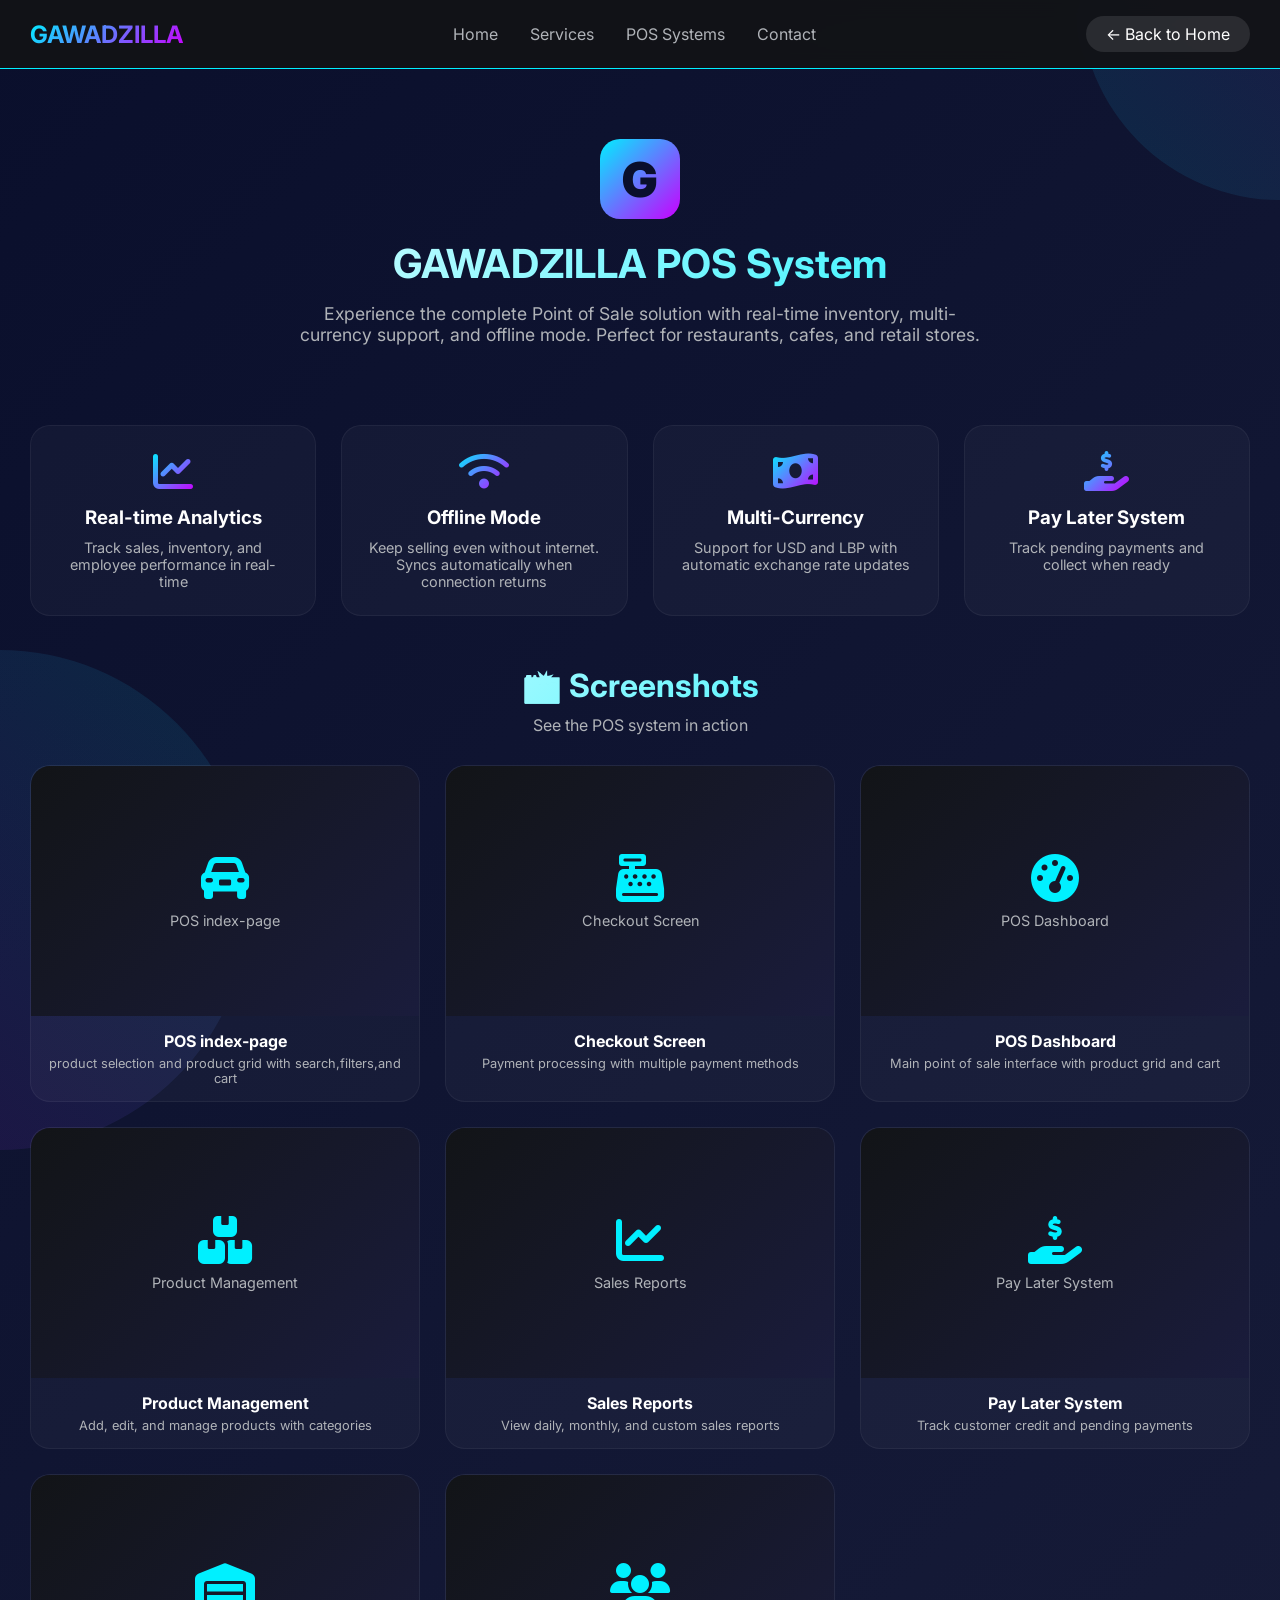
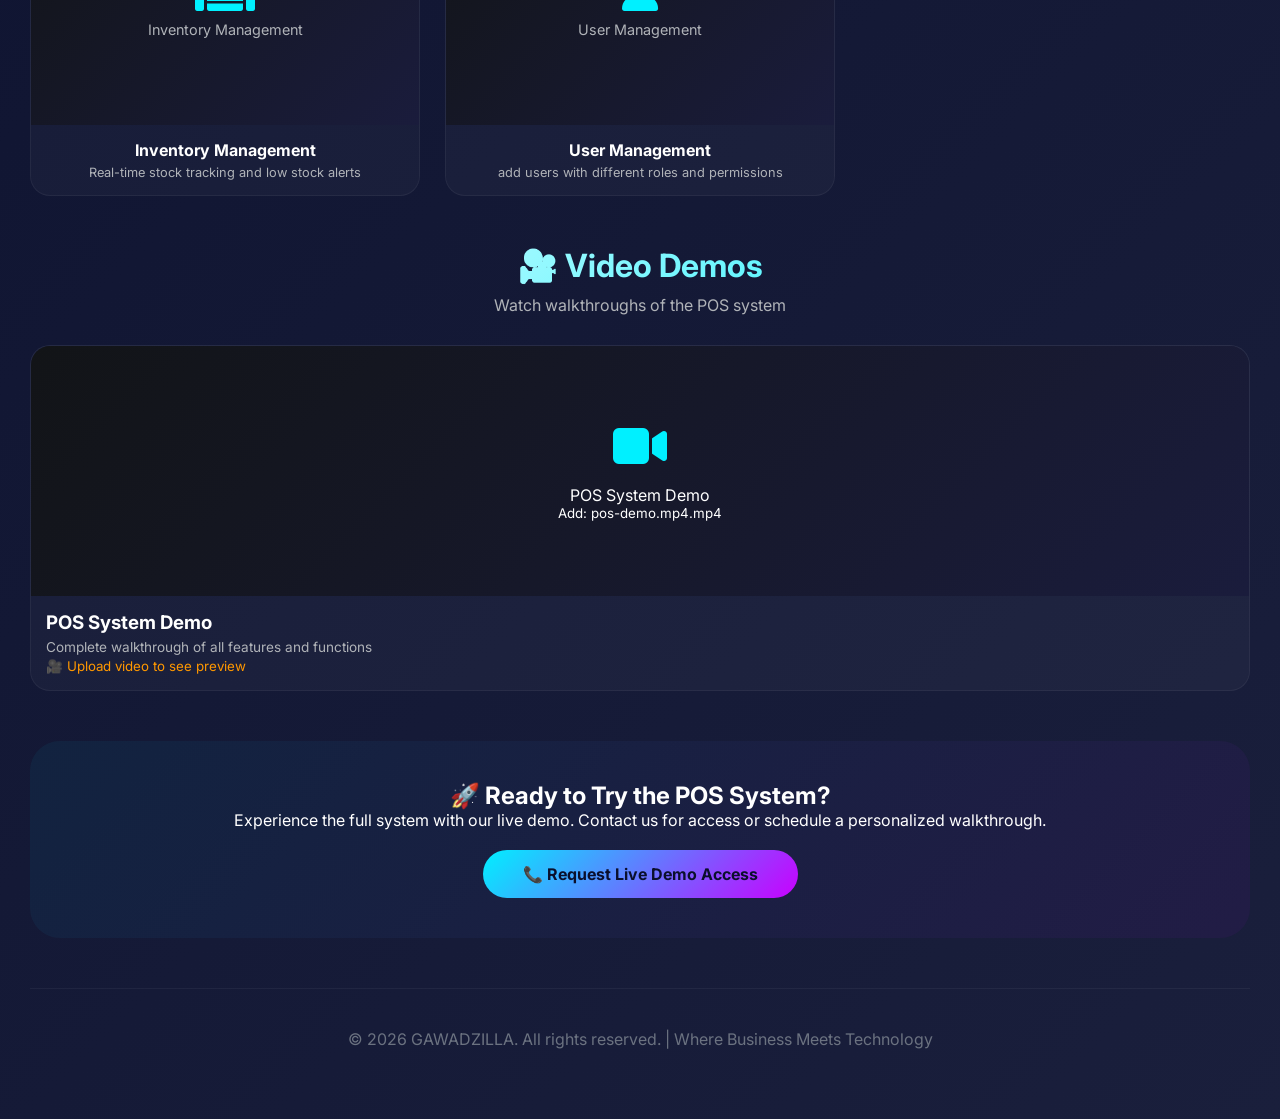
==== commit d578a22a: "Update posdemo.html" ====
--- a/posdemo.html
+++ b/posdemo.html
@@ -8,7 +8,6 @@
     <link href="https://fonts.googleapis.com/css2?family=Inter:wght@300;400;500;600;700;800&display=swap" rel="stylesheet">
     <link rel="stylesheet" href="https://cdnjs.cloudflare.com/ajax/libs/font-awesome/6.4.0/css/all.min.css">
     <style>
-        /* All your existing CSS here (keep it the same) */
         * {
             margin: 0;
             padding: 0;
@@ -23,8 +22,40 @@
             overflow-x: hidden;
         }
         
-        /* Keep all your existing CSS styles... */
-        /* (I'm keeping it short here, but keep all your CSS from your original file) */
+        /* Animated Background */
+        .bg-element {
+            position: fixed;
+            background: rgba(255, 255, 255, 0.03);
+            border-radius: 50%;
+            pointer-events: none;
+            z-index: 0;
+        }
+        
+        .element1 {
+            width: 400px;
+            height: 400px;
+            top: -200px;
+            right: -200px;
+            background: linear-gradient(45deg, #00F0FF, #C900FF);
+            opacity: 0.1;
+            animation: float 20s infinite;
+        }
+        
+        .element2 {
+            width: 500px;
+            height: 500px;
+            bottom: -250px;
+            left: -250px;
+            background: linear-gradient(45deg, #C900FF, #00F0FF);
+            opacity: 0.1;
+            animation: float 25s infinite reverse;
+        }
+        
+        @keyframes float {
+            0%, 100% { transform: translate(0, 0) rotate(0deg); }
+            33% { transform: translate(30px, 30px) rotate(120deg); }
+            66% { transform: translate(-20px, 20px) rotate(240deg); }
+        }
         
         .container {
             max-width: 1400px;
@@ -34,24 +65,344 @@
             z-index: 10;
         }
         
-        /* Add the missing styles for video container */
-        .video-thumbnail-container {
+        /* Navigation */
+        .navbar {
+            background: rgba(18, 20, 23, 0.95);
+            backdrop-filter: blur(10px);
+            border-bottom: 1px solid #00F0FF;
+            padding: 1rem 0;
+            position: sticky;
+            top: 0;
+            z-index: 100;
+        }
+        
+        .nav-wrapper {
+            max-width: 1400px;
+            margin: 0 auto;
+            padding: 0 30px;
+            display: flex;
+            justify-content: space-between;
+            align-items: center;
+        }
+        
+        .logo h1 {
+            font-size: 1.5rem;
+            background: linear-gradient(135deg, #00F0FF, #C900FF);
+            -webkit-background-clip: text;
+            background-clip: text;
+            color: transparent;
+        }
+        
+        .nav-links {
+            display: flex;
+            gap: 2rem;
+            list-style: none;
+        }
+        
+        .nav-links a {
+            color: #B0B3B8;
+            text-decoration: none;
+            transition: all 0.3s;
+        }
+        
+        .nav-links a:hover {
+            color: #00F0FF;
+        }
+        
+        .btn-back {
+            background: rgba(255,255,255,0.1);
+            padding: 8px 20px;
+            border-radius: 30px;
+            text-decoration: none;
+            color: white;
+            transition: all 0.3s;
+        }
+        
+        .btn-back:hover {
+            background: #00F0FF;
+            color: #0a0f2c;
+        }
+
+        .hamburger {
+    display: none;
+    flex-direction: column;
+    cursor: pointer;
+}
+
+.hamburger span {
+    width: 25px;
+    height: 3px;
+    background: #00F0FF;
+    margin: 3px 0;
+    transition: 0.3s;
+    border-radius: 3px;
+}
+
+@media (max-width: 768px) {
+    .nav-wrapper {
+        padding: 0 20px;
+        position: relative;
+    }
+    
+    .nav-links {
+        display: none;
+        position: absolute;
+        top: 100%;
+        left: 0;
+        right: 0;
+        background: rgba(18, 20, 23, 0.98);
+        backdrop-filter: blur(10px);
+        flex-direction: column;
+        gap: 0;
+        padding: 20px;
+        border-bottom: 1px solid #00F0FF;
+    }
+    
+    .nav-links.active {
+        display: flex;
+    }
+    
+    .nav-links li {
+        width: 100%;
+        text-align: center;
+        padding: 12px 0;
+        border-bottom: 1px solid rgba(255,255,255,0.05);
+    }
+    
+    .nav-links li:last-child {
+        border-bottom: none;
+    }
+    
+    .nav-links a {
+        display: block;
+        font-size: 1rem;
+    }
+    
+    .hamburger {
+        display: flex;
+    }
+    
+    .btn-back {
+        display: none;
+    }
+    
+    /* Add mobile back button in menu */
+    .nav-links .mobile-back {
+        display: block;
+        margin-top: 10px;
+    }
+    
+    .nav-links .mobile-back a {
+        background: rgba(0,240,255,0.2);
+        border-radius: 30px;
+        padding: 8px 20px;
+        display: inline-block;
+    }
+}
+        
+        /* Hero Section */
+        .demo-hero {
+            text-align: center;
+            padding: 40px 0 30px;
+        }
+        
+        .logo-icon {
+            width: 80px;
+            height: 80px;
+            background: linear-gradient(135deg, #00F0FF, #C900FF);
+            display: flex;
+            align-items: center;
+            justify-content: center;
+            font-size: 3rem;
+            font-weight: 900;
+            color: #0a0f2c;
+            margin: 0 auto 20px;
+            border-radius: 20px;
+        }
+        
+        .demo-hero h1 {
+            font-size: 2.5rem;
+            background: linear-gradient(135deg, #FFFFFF, #00F0FF);
+            -webkit-background-clip: text;
+            background-clip: text;
+            color: transparent;
+            margin-bottom: 15px;
+        }
+        
+        .demo-hero p {
+            color: #B0B3B8;
+            font-size: 1.1rem;
+            max-width: 700px;
+            margin: 0 auto;
+        }
+        
+        /* Credentials Banner */
+        .credentials-banner {
+            background: linear-gradient(135deg, rgba(0,240,255,0.1), rgba(201,0,255,0.1));
+            border: 1px solid #00F0FF;
+            border-radius: 20px;
+            padding: 20px;
+            margin: 30px 0;
+            display: flex;
+            justify-content: space-between;
+            flex-wrap: wrap;
+            gap: 20px;
+        }
+        
+        .cred-item {
+            flex: 1;
+            text-align: center;
+        }
+        
+        .cred-item .label {
+            color: #00F0FF;
+            font-size: 0.8rem;
+            text-transform: uppercase;
+            letter-spacing: 1px;
+        }
+        
+        .cred-item .value {
+            font-size: 1.2rem;
+            font-weight: 700;
+            font-family: monospace;
+            margin-top: 5px;
+        }
+        
+        /* Image Gallery */
+        .gallery-section {
+            margin: 50px 0;
+        }
+        
+        .section-title {
+            text-align: center;
+            margin-bottom: 30px;
+        }
+        
+        .section-title h2 {
+            font-size: 2rem;
+            background: linear-gradient(135deg, #FFFFFF, #00F0FF);
+            -webkit-background-clip: text;
+            background-clip: text;
+            color: transparent;
+            margin-bottom: 10px;
+        }
+        
+        .section-title p {
+            color: #B0B3B8;
+        }
+        
+        .gallery-grid {
+            display: grid;
+            grid-template-columns: repeat(auto-fit, minmax(350px, 1fr));
+            gap: 25px;
+        }
+        
+        .gallery-item {
+            background: rgba(255,255,255,0.03);
+            border-radius: 20px;
+            overflow: hidden;
+            border: 1px solid rgba(255,255,255,0.05);
+            transition: all 0.3s;
+        }
+        
+        .gallery-item:hover {
+            transform: translateY(-5px);
+            border-color: #00F0FF;
+        }
+        
+        .image-container {
             position: relative;
-            width: 100%;
+            overflow: hidden;
+            background: #121417;
             height: 250px;
-        }
-        
-        .video-thumbnail {
+            display: flex;
+            align-items: center;
+            justify-content: center;
+        }
+        
+        .image-container img {
             width: 100%;
             height: 100%;
             object-fit: cover;
+            transition: transform 0.3s;
+        }
+        
+        .gallery-item:hover .image-container img {
+            transform: scale(1.05);
+        }
+        
+        .image-placeholder {
+            width: 100%;
+            height: 100%;
+            display: flex;
+            flex-direction: column;
+            align-items: center;
+            justify-content: center;
+            background: linear-gradient(135deg, #121417, #1A1C3C);
+        }
+        
+        .image-placeholder i {
+            font-size: 3rem;
+            color: #00F0FF;
+            margin-bottom: 10px;
+        }
+        
+        .image-placeholder p {
+            color: #B0B3B8;
+            font-size: 0.9rem;
+        }
+        
+        .image-caption {
+            padding: 15px;
+            text-align: center;
+        }
+        
+        .image-caption h3 {
+            font-size: 1rem;
+            margin-bottom: 5px;
+        }
+        
+        .image-caption p {
+            color: #B0B3B8;
+            font-size: 0.8rem;
+        }
+        
+        /* Video Section */
+        .video-section {
+            margin: 50px 0;
+        }
+        
+        .video-grid {
+            display: grid;
+            grid-template-columns: repeat(auto-fit, minmax(400px, 1fr));
+            gap: 30px;
+        }
+        
+        .video-card {
+            background: rgba(255,255,255,0.03);
+            border-radius: 20px;
+            overflow: hidden;
+            border: 1px solid rgba(255,255,255,0.05);
+        }
+        
+        .video-container {
+            position: relative;
+            background: #121417;
+            min-height: 250px;
+            display: flex;
+            align-items: center;
+            justify-content: center;
+            cursor: pointer;
+        }
+        
+        .video-thumbnail {
+            width: 100%;
+            height: 250px;
+            object-fit: cover;
         }
         
         .play-button {
             position: absolute;
-            top: 50%;
-            left: 50%;
-            transform: translate(-50%, -50%);
             width: 60px;
             height: 60px;
             background: rgba(0,240,255,0.9);
@@ -59,8 +410,9 @@
             display: flex;
             align-items: center;
             justify-content: center;
-            cursor: pointer;
             transition: all 0.3s;
+            margin-left: 180px;
+            margin-top: 94px;
         }
         
         .play-button i {
@@ -69,9 +421,204 @@
             margin-left: 5px;
         }
         
-        .play-button:hover {
-            transform: translate(-50%, -50%) scale(1.1);
+        .video-container:hover .play-button {
+            transform: scale(1.1);
             background: #C900FF;
+        }
+        
+        .video-placeholder {
+            width: 100%;
+            height: 250px;
+            display: flex;
+            flex-direction: column;
+            align-items: center;
+            justify-content: center;
+            background: linear-gradient(135deg, #121417, #1A1C3C);
+        }
+        
+        .video-placeholder i {
+            font-size: 3rem;
+            color: #00F0FF;
+            margin-bottom: 15px;
+        }
+        
+        .video-info {
+            padding: 15px;
+        }
+        
+        .video-info h3 {
+            margin-bottom: 5px;
+        }
+        
+        .video-info p {
+            color: #B0B3B8;
+            font-size: 0.85rem;
+        }
+        
+        /* Upload Instructions */
+        .upload-guide {
+            background: rgba(0,240,255,0.05);
+            border: 1px dashed #00F0FF;
+            border-radius: 20px;
+            padding: 30px;
+            margin: 50px 0;
+            text-align: center;
+        }
+        
+        .upload-guide h3 {
+            color: #00F0FF;
+            margin-bottom: 15px;
+        }
+        
+        .upload-guide code {
+            background: rgba(0,0,0,0.5);
+            padding: 8px 15px;
+            border-radius: 8px;
+            display: inline-block;
+            margin: 10px 0;
+            font-family: monospace;
+        }
+        
+        /* Feature List */
+        .features-section {
+            margin: 50px 0;
+            display: grid;
+            grid-template-columns: repeat(auto-fit, minmax(280px, 1fr));
+            gap: 25px;
+        }
+        
+        .feature-card {
+            background: rgba(255,255,255,0.03);
+            border-radius: 20px;
+            padding: 25px;
+            text-align: center;
+            border: 1px solid rgba(255,255,255,0.05);
+            transition: all 0.3s;
+        }
+        
+        .feature-card:hover {
+            border-color: #00F0FF;
+            transform: translateY(-5px);
+        }
+        
+        .feature-card i {
+            font-size: 2.5rem;
+            background: linear-gradient(135deg, #00F0FF, #C900FF);
+            -webkit-background-clip: text;
+            background-clip: text;
+            color: transparent;
+            margin-bottom: 15px;
+        }
+        
+        .feature-card h3 {
+            margin-bottom: 10px;
+        }
+        
+        .feature-card p {
+            color: #B0B3B8;
+            font-size: 0.9rem;
+        }
+        
+        /* Call to Action */
+        .cta-section {
+            text-align: center;
+            margin: 50px 0;
+            padding: 40px;
+            background: linear-gradient(135deg, rgba(0,240,255,0.05), rgba(201,0,255,0.05));
+            border-radius: 30px;
+        }
+        
+        .btn-demo {
+            display: inline-block;
+            padding: 14px 40px;
+            background: linear-gradient(135deg, #00F0FF, #C900FF);
+            color: #0a0f2c;
+            text-decoration: none;
+            border-radius: 40px;
+            font-weight: 700;
+            margin-top: 20px;
+            transition: all 0.3s;
+        }
+        
+        .btn-demo:hover {
+            transform: translateY(-2px);
+            box-shadow: 0 10px 30px rgba(0,240,255,0.3);
+        }
+        
+        /* Modal for Image/Video */
+        .modal {
+            display: none;
+            position: fixed;
+            top: 0;
+            left: 0;
+            width: 100%;
+            height: 100%;
+            background: rgba(0,0,0,0.9);
+            z-index: 1000;
+            align-items: center;
+            justify-content: center;
+        }
+        
+        .modal.active {
+            display: flex;
+        }
+        
+        .modal-content {
+            max-width: 90%;
+            max-height: 90%;
+        }
+        
+        .modal-content img {
+            width: 100%;
+            height: auto;
+            border-radius: 10px;
+        }
+        
+        .modal-content video {
+            width: 100%;
+            max-height: 80vh;
+            border-radius: 10px;
+        }
+        
+        .close-modal {
+            position: absolute;
+            top: 20px;
+            right: 30px;
+            font-size: 2rem;
+            cursor: pointer;
+            color: white;
+        }
+        
+        /* Footer */
+        .footer {
+            text-align: center;
+            padding: 40px 0;
+            border-top: 1px solid rgba(255,255,255,0.05);
+            margin-top: 50px;
+            color: #6B7280;
+        }
+        
+        @media (max-width: 768px) {
+            .container {
+                padding: 20px;
+            }
+            
+            .nav-wrapper {
+                gap: 15px;
+            }
+            
+            .credentials-banner {
+                flex-direction: column;
+                text-align: center;
+            }
+            
+            .gallery-grid, .video-grid {
+                grid-template-columns: 1fr;
+            }
+            
+            .demo-hero h1 {
+                font-size: 1.8rem;
+            }
         }
     </style>
 </head>
@@ -85,12 +632,13 @@
             <div class="logo">
                 <h1>GAWADZILLA</h1>
             </div>
-            <div class="hamburger" id="hamburger">
-                <span></span>
-                <span></span>
-                <span></span>
-            </div>
-            <ul class="nav-links" id="navLinks">
+                    <div class="hamburger" id="hamburger">
+            <span></span>
+            <span></span>
+            <span></span>
+        </div>
+        <ul class="nav-links" id="navLinks">
+
                 <li><a href="index.html">Home</a></li>
                 <li><a href="index.html#services">Services</a></li>
                 <li><a href="index.html#pos">POS Systems</a></li>
@@ -138,7 +686,23 @@
                 <h2>📸 Screenshots</h2>
                 <p>See the POS system in action</p>
             </div>
-            <div class="gallery-grid" id="screenshots-gallery"></div>
+            
+            <div class="gallery-grid" id="screenshots-gallery">
+                <!-- Screenshots will be loaded dynamically -->
+                <div class="gallery-item">
+                    <div class="image-container">
+                        <div class="image-placeholder">
+                            <i class="fas fa-camera"></i>
+                            <p>Add your screenshots</p>
+                            <small>Place images in /images/pos-screenshots/</small>
+                        </div>
+                    </div>
+                    <div class="image-caption">
+                        <h3>POS Interface</h3>
+                        <p>Main point of sale screen</p>
+                    </div>
+                </div>
+            </div>
         </div>
         
         <!-- Video Demos -->
@@ -147,9 +711,23 @@
                 <h2>🎥 Video Demos</h2>
                 <p>Watch walkthroughs of the POS system</p>
             </div>
-            <div class="video-grid" id="videos-gallery"></div>
+            
+            <div class="video-grid" id="videos-gallery">
+                <div class="video-card">
+                    <div class="video-container" onclick="openVideo('pos-overview')">
+                        <div class="video-placeholder">
+                            <i class="fas fa-play-circle"></i>
+                            <p>Add your video demo</p>
+                            <small>Place videos in /images/pos-videos/</small>
+                        </div>
+                    </div>
+                    <div class="video-info">
+                        <h3>POS System Overview</h3>
+                        <p>Complete walkthrough of all features</p>
+                    </div>
+                </div>
+            </div>
         </div>
-        
         <!-- Live Demo CTA -->
         <div class="cta-section">
             <h2>🚀 Ready to Try the POS System?</h2>
@@ -181,72 +759,73 @@
     </div>
     
     <script>
-        // Screenshots data
+        // Screenshots data - Add your images here
         const screenshots = [
+            {
+                name: "POS index-page",
+                description: "product selection and product grid with search,filters,and cart",
+                icon: "fas fa-car-alt"
+            },
+            {
+                name: "Checkout Screen",
+                description: "Payment processing with multiple payment methods",
+                icon: "fas fa-cash-register"
+            },
             {
                 name: "POS Dashboard",
                 description: "Main point of sale interface with product grid and cart",
-                file: "pos-dashboard.jpg",
                 icon: "fas fa-tachometer-alt"
             },
             {
                 name: "Product Management",
                 description: "Add, edit, and manage products with categories",
-                file: "pos-products.jpg",
                 icon: "fas fa-boxes"
             },
             {
                 name: "Sales Reports",
                 description: "View daily, monthly, and custom sales reports",
-                file: "pos-reports.jpg",
                 icon: "fas fa-chart-line"
             },
             {
                 name: "Pay Later System",
                 description: "Track customer credit and pending payments",
-                file: "pos-paylater.jpg",
                 icon: "fas fa-hand-holding-usd"
             },
             {
                 name: "Inventory Management",
                 description: "Real-time stock tracking and low stock alerts",
-                file: "pos-inventory.jpg",
                 icon: "fas fa-warehouse"
             },
             {
                 name: "User Management",
-                description: "Add users with different roles and permissions",
-                file: "pos-users.jpg",
+                description: "add users with different roles and permissions",
                 icon: "fas fa-users"
             }
         ];
         
-        // Videos data
+        // Videos data - Add your videos here
         const videos = [
             {
                 name: "POS System Demo",
                 description: "Complete walkthrough of all features and functions",
-                file: "pos-demo.mp4",
+                file: "pos-demo.mp4.mp4",
                 icon: "fas fa-video"
             }
         ];
         
-        // Load screenshots - FIXED version
+        // Load screenshots
         function loadScreenshots() {
             const gallery = document.getElementById('screenshots-gallery');
-            if (!gallery) return;
-            
             gallery.innerHTML = '';
             
             screenshots.forEach(img => {
-                const imagePath = `images/pos-screenshots/${img.file}`;
+                const imagePath = `/images/pos-screenshots/${img.file}`;
+                const hasImage = checkImageExists(imagePath);
                 
                 const galleryItem = document.createElement('div');
                 galleryItem.className = 'gallery-item';
                 
-                // Test if image exists
-                const testImg = new Image();
-                testImg.onload = function() {
+                if (hasImage) {
                     galleryItem.innerHTML = `
                         <div class="image-container" onclick="openImage('${imagePath}')">
                             <img src="${imagePath}" alt="${img.name}">
@@ -256,46 +835,40 @@
                             <p>${img.description}</p>
                         </div>
                     `;
-                    gallery.appendChild(galleryItem);
-                };
-                
-                testImg.onerror = function() {
+                } else {
                     galleryItem.innerHTML = `
                         <div class="image-container">
                             <div class="image-placeholder">
                                 <i class="${img.icon}"></i>
                                 <p>${img.name}</p>
-                                <small>Add: ${img.file}</small>
+                               
                             </div>
                         </div>
                         <div class="image-caption">
                             <h3>${img.name}</h3>
                             <p>${img.description}</p>
+                            
                         </div>
                     `;
-                    gallery.appendChild(galleryItem);
-                };
+                }
                 
-                testImg.src = imagePath;
+                gallery.appendChild(galleryItem);
             });
         }
         
-        // Load videos - FIXED version
+        // Load videos
         function loadVideos() {
             const gallery = document.getElementById('videos-gallery');
-            if (!gallery) return;
-            
             gallery.innerHTML = '';
             
             videos.forEach(video => {
-                const videoPath = `images/pos-videos/${video.file}`;
+                const videoPath = `/images/pos-videos/${video.file}`;
+                const hasVideo = checkVideoExists(videoPath);
                 
                 const videoCard = document.createElement('div');
                 videoCard.className = 'video-card';
                 
-                // Test if video exists
-                const testVideo = document.createElement('video');
-                testVideo.oncanplaythrough = function() {
+                if (hasVideo) {
                     videoCard.innerHTML = `
                         <div class="video-container" onclick="openVideo('${videoPath}')">
                             <div class="video-thumbnail-container">
@@ -310,29 +883,41 @@
                             <p>${video.description}</p>
                         </div>
                     `;
-                    gallery.appendChild(videoCard);
-                };
-                
-                testVideo.onerror = function() {
+                } else {
                     videoCard.innerHTML = `
-                        <div class="video-container" onclick="alert('Video not found. Please add: ${video.file}')">
+                        <div class="video-container" onclick="alert('Please add your video to /images/pos-videos/${video.file}')">
                             <div class="video-placeholder">
                                 <i class="${video.icon}"></i>
                                 <p>${video.name}</p>
                                 <small>Add: ${video.file}</small>
-                                <small style="color: #ff9800;">📹 Upload video to see preview</small>
                             </div>
                         </div>
                         <div class="video-info">
                             <h3>${video.name}</h3>
                             <p>${video.description}</p>
+                            <small style="color: #ff9800;">🎥 Upload video to see preview</small>
                         </div>
                     `;
-                    gallery.appendChild(videoCard);
-                };
+                }
                 
-                testVideo.src = videoPath;
+                gallery.appendChild(videoCard);
             });
+        }
+        
+        // Check if image exists
+        function checkImageExists(url) {
+            const http = new XMLHttpRequest();
+            http.open('HEAD', url, false);
+            http.send();
+            return http.status !== 404;
+        }
+        
+        // Check if video exists
+        function checkVideoExists(url) {
+            const http = new XMLHttpRequest();
+            http.open('HEAD', url, false);
+            http.send();
+            return http.status !== 404;
         }
         
         // Open image modal
@@ -343,7 +928,7 @@
             modalImg.src = src;
         }
         
-        // Open video modal - FIXED (defined before being called)
+        // Open video modal
         function openVideo(src) {
             const modal = document.getElementById('videoModal');
             const modalVideo = document.getElementById('modalVideo');
@@ -363,23 +948,22 @@
                 modalVideo.src = '';
             }
         }
-        
         // Hamburger menu toggle
-        const hamburger = document.getElementById('hamburger');
-        const navLinks = document.getElementById('navLinks');
-        
-        if (hamburger) {
-            hamburger.addEventListener('click', () => {
-                navLinks.classList.toggle('active');
-            });
-        }
-        
-        // Close menu when clicking a link
-        document.querySelectorAll('.nav-links a').forEach(link => {
-            link.addEventListener('click', () => {
-                navLinks.classList.remove('active');
-            });
-        });
+const hamburger = document.getElementById('hamburger');
+const navLinks = document.getElementById('navLinks');
+
+if (hamburger) {
+    hamburger.addEventListener('click', () => {
+        navLinks.classList.toggle('active');
+    });
+}
+
+// Close menu when clicking a link
+document.querySelectorAll('.nav-links a').forEach(link => {
+    link.addEventListener('click', () => {
+        navLinks.classList.remove('active');
+    });
+});
         
         // Initialize on page load
         document.addEventListener('DOMContentLoaded', () => {
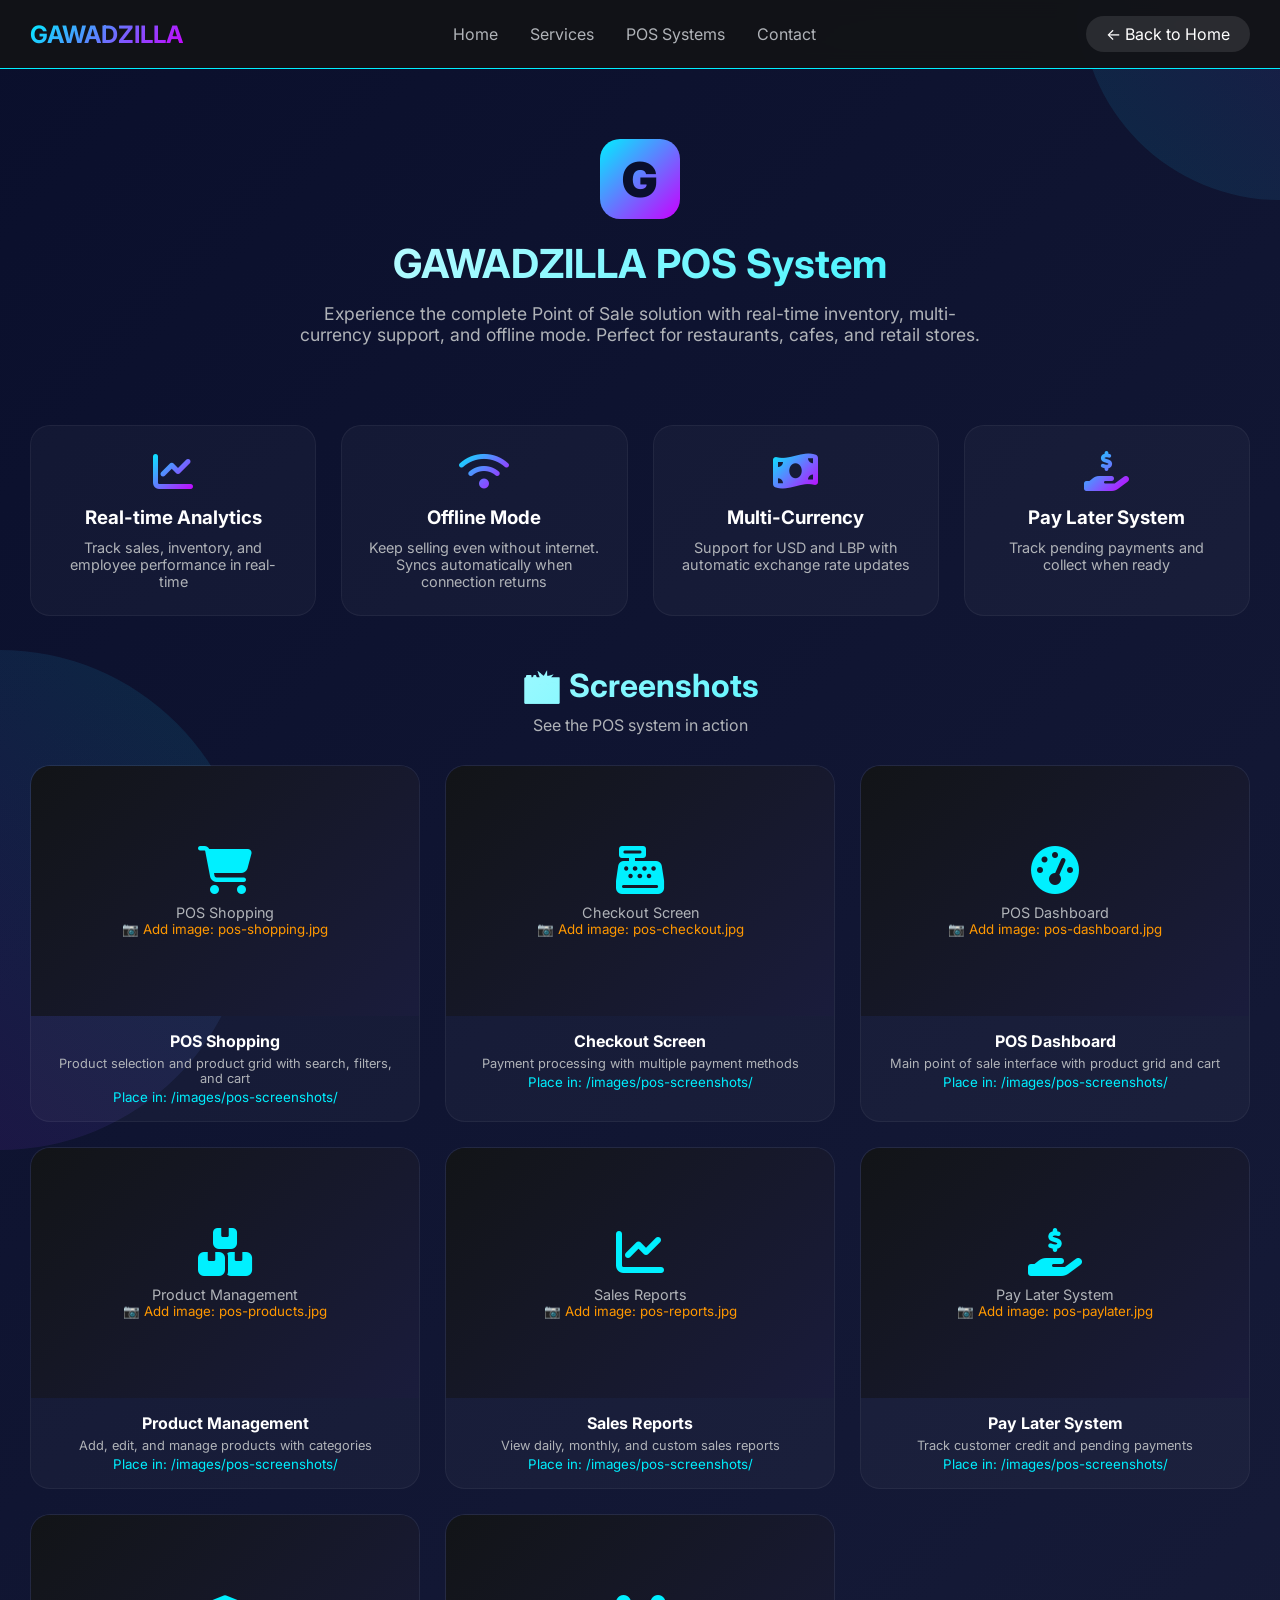
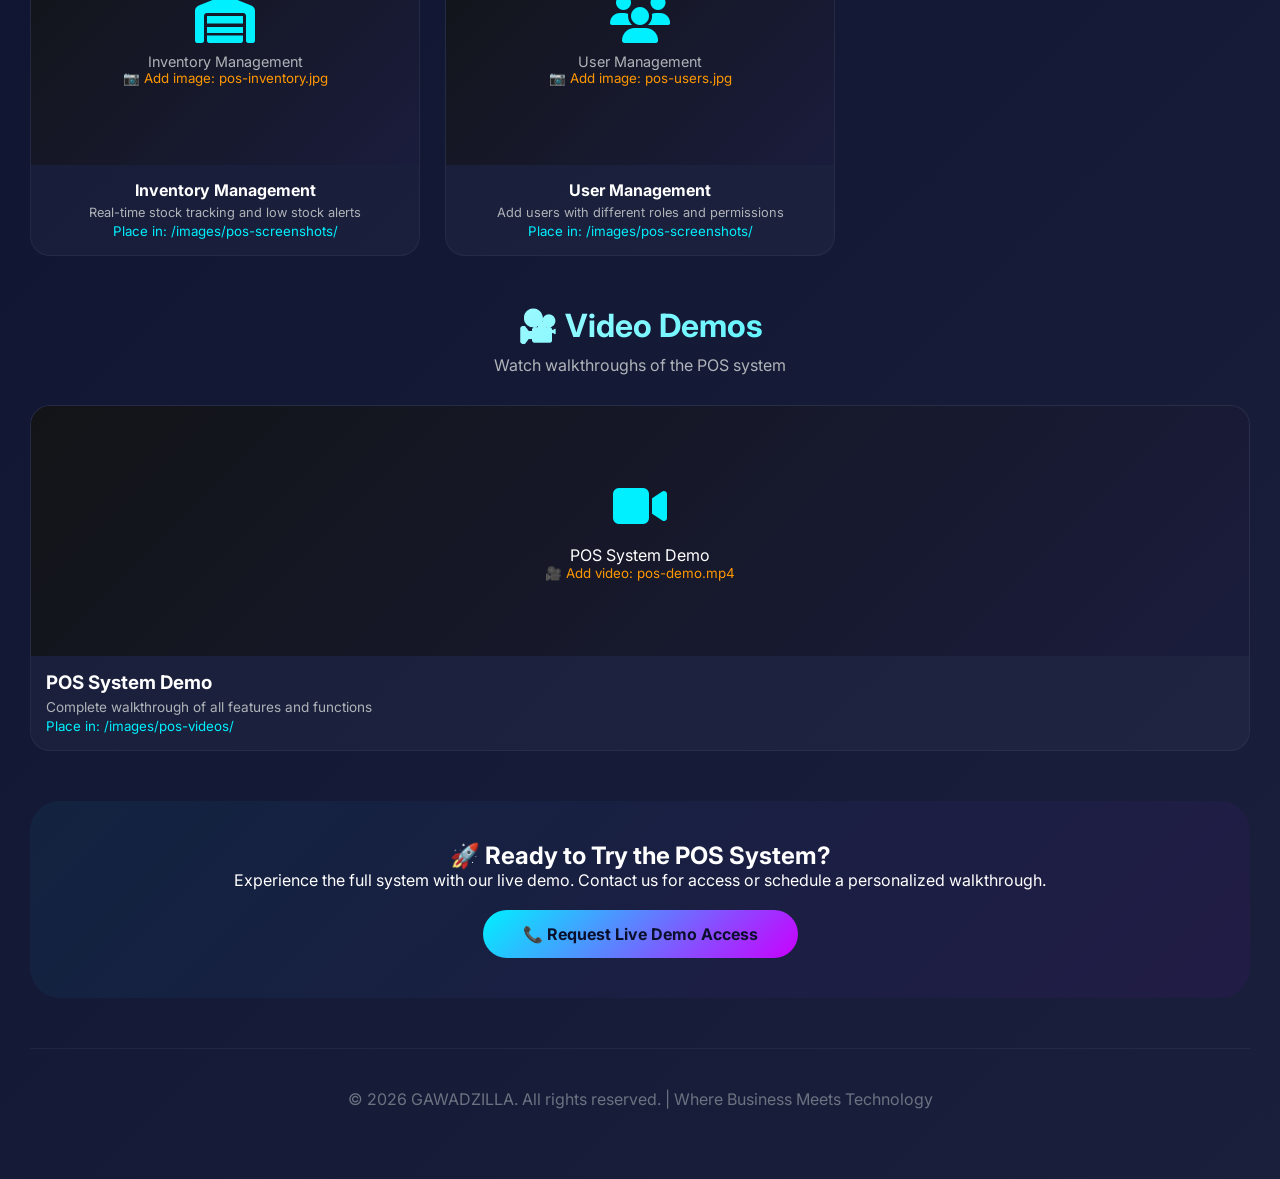
==== commit 7755a3e0: "Update posdemo.html" ====
--- a/posdemo.html
+++ b/posdemo.html
@@ -124,81 +124,81 @@
         }
 
         .hamburger {
-    display: none;
-    flex-direction: column;
-    cursor: pointer;
-}
-
-.hamburger span {
-    width: 25px;
-    height: 3px;
-    background: #00F0FF;
-    margin: 3px 0;
-    transition: 0.3s;
-    border-radius: 3px;
-}
-
-@media (max-width: 768px) {
-    .nav-wrapper {
-        padding: 0 20px;
-        position: relative;
-    }
-    
-    .nav-links {
-        display: none;
-        position: absolute;
-        top: 100%;
-        left: 0;
-        right: 0;
-        background: rgba(18, 20, 23, 0.98);
-        backdrop-filter: blur(10px);
-        flex-direction: column;
-        gap: 0;
-        padding: 20px;
-        border-bottom: 1px solid #00F0FF;
-    }
-    
-    .nav-links.active {
-        display: flex;
-    }
-    
-    .nav-links li {
-        width: 100%;
-        text-align: center;
-        padding: 12px 0;
-        border-bottom: 1px solid rgba(255,255,255,0.05);
-    }
-    
-    .nav-links li:last-child {
-        border-bottom: none;
-    }
-    
-    .nav-links a {
-        display: block;
-        font-size: 1rem;
-    }
-    
-    .hamburger {
-        display: flex;
-    }
-    
-    .btn-back {
-        display: none;
-    }
-    
-    /* Add mobile back button in menu */
-    .nav-links .mobile-back {
-        display: block;
-        margin-top: 10px;
-    }
-    
-    .nav-links .mobile-back a {
-        background: rgba(0,240,255,0.2);
-        border-radius: 30px;
-        padding: 8px 20px;
-        display: inline-block;
-    }
-}
+            display: none;
+            flex-direction: column;
+            cursor: pointer;
+        }
+        
+        .hamburger span {
+            width: 25px;
+            height: 3px;
+            background: #00F0FF;
+            margin: 3px 0;
+            transition: 0.3s;
+            border-radius: 3px;
+        }
+        
+        @media (max-width: 768px) {
+            .nav-wrapper {
+                padding: 0 20px;
+                position: relative;
+            }
+            
+            .nav-links {
+                display: none;
+                position: absolute;
+                top: 100%;
+                left: 0;
+                right: 0;
+                background: rgba(18, 20, 23, 0.98);
+                backdrop-filter: blur(10px);
+                flex-direction: column;
+                gap: 0;
+                padding: 20px;
+                border-bottom: 1px solid #00F0FF;
+            }
+            
+            .nav-links.active {
+                display: flex;
+            }
+            
+            .nav-links li {
+                width: 100%;
+                text-align: center;
+                padding: 12px 0;
+                border-bottom: 1px solid rgba(255,255,255,0.05);
+            }
+            
+            .nav-links li:last-child {
+                border-bottom: none;
+            }
+            
+            .nav-links a {
+                display: block;
+                font-size: 1rem;
+            }
+            
+            .hamburger {
+                display: flex;
+            }
+            
+            .btn-back {
+                display: none;
+            }
+            
+            /* Add mobile back button in menu */
+            .nav-links .mobile-back {
+                display: block;
+                margin-top: 10px;
+            }
+            
+            .nav-links .mobile-back a {
+                background: rgba(0,240,255,0.2);
+                border-radius: 30px;
+                padding: 8px 20px;
+                display: inline-block;
+            }
+        }
         
         /* Hero Section */
         .demo-hero {
@@ -318,6 +318,7 @@
             display: flex;
             align-items: center;
             justify-content: center;
+            cursor: pointer;
         }
         
         .image-container img {
@@ -339,6 +340,8 @@
             align-items: center;
             justify-content: center;
             background: linear-gradient(135deg, #121417, #1A1C3C);
+            text-align: center;
+            padding: 20px;
         }
         
         .image-placeholder i {
@@ -383,6 +386,12 @@
             border-radius: 20px;
             overflow: hidden;
             border: 1px solid rgba(255,255,255,0.05);
+            transition: all 0.3s;
+        }
+        
+        .video-card:hover {
+            transform: translateY(-5px);
+            border-color: #00F0FF;
         }
         
         .video-container {
@@ -395,28 +404,38 @@
             cursor: pointer;
         }
         
+        .video-thumbnail-container {
+            width: 100%;
+            height: 250px;
+            position: relative;
+            background: #000;
+            display: flex;
+            align-items: center;
+            justify-content: center;
+        }
+        
         .video-thumbnail {
             width: 100%;
-            height: 250px;
+            height: 100%;
             object-fit: cover;
         }
         
         .play-button {
             position: absolute;
-            width: 60px;
-            height: 60px;
+            width: 70px;
+            height: 70px;
             background: rgba(0,240,255,0.9);
             border-radius: 50%;
             display: flex;
             align-items: center;
             justify-content: center;
             transition: all 0.3s;
-            margin-left: 180px;
-            margin-top: 94px;
+            cursor: pointer;
+            z-index: 5;
         }
         
         .play-button i {
-            font-size: 1.8rem;
+            font-size: 2rem;
             color: #0a0f2c;
             margin-left: 5px;
         }
@@ -434,6 +453,8 @@
             align-items: center;
             justify-content: center;
             background: linear-gradient(135deg, #121417, #1A1C3C);
+            text-align: center;
+            padding: 20px;
         }
         
         .video-placeholder i {
@@ -553,7 +574,7 @@
             left: 0;
             width: 100%;
             height: 100%;
-            background: rgba(0,0,0,0.9);
+            background: rgba(0,0,0,0.95);
             z-index: 1000;
             align-items: center;
             justify-content: center;
@@ -566,18 +587,15 @@
         .modal-content {
             max-width: 90%;
             max-height: 90%;
-        }
-        
-        .modal-content img {
-            width: 100%;
-            height: auto;
+            position: relative;
+        }
+        
+        .modal-content img,
+        .modal-content video {
+            max-width: 100%;
+            max-height: 85vh;
             border-radius: 10px;
-        }
-        
-        .modal-content video {
-            width: 100%;
-            max-height: 80vh;
-            border-radius: 10px;
+            box-shadow: 0 0 30px rgba(0,240,255,0.3);
         }
         
         .close-modal {
@@ -587,6 +605,20 @@
             font-size: 2rem;
             cursor: pointer;
             color: white;
+            z-index: 1001;
+            background: rgba(0,0,0,0.5);
+            width: 40px;
+            height: 40px;
+            border-radius: 50%;
+            display: flex;
+            align-items: center;
+            justify-content: center;
+            transition: all 0.3s;
+        }
+        
+        .close-modal:hover {
+            color: #00F0FF;
+            transform: scale(1.1);
         }
         
         /* Footer */
@@ -618,6 +650,15 @@
             
             .demo-hero h1 {
                 font-size: 1.8rem;
+            }
+            
+            .play-button {
+                width: 50px;
+                height: 50px;
+            }
+            
+            .play-button i {
+                font-size: 1.5rem;
             }
         }
     </style>
@@ -632,13 +673,12 @@
             <div class="logo">
                 <h1>GAWADZILLA</h1>
             </div>
-                    <div class="hamburger" id="hamburger">
-            <span></span>
-            <span></span>
-            <span></span>
-        </div>
-        <ul class="nav-links" id="navLinks">
-
+            <div class="hamburger" id="hamburger">
+                <span></span>
+                <span></span>
+                <span></span>
+            </div>
+            <ul class="nav-links" id="navLinks">
                 <li><a href="index.html">Home</a></li>
                 <li><a href="index.html#services">Services</a></li>
                 <li><a href="index.html#pos">POS Systems</a></li>
@@ -689,19 +729,6 @@
             
             <div class="gallery-grid" id="screenshots-gallery">
                 <!-- Screenshots will be loaded dynamically -->
-                <div class="gallery-item">
-                    <div class="image-container">
-                        <div class="image-placeholder">
-                            <i class="fas fa-camera"></i>
-                            <p>Add your screenshots</p>
-                            <small>Place images in /images/pos-screenshots/</small>
-                        </div>
-                    </div>
-                    <div class="image-caption">
-                        <h3>POS Interface</h3>
-                        <p>Main point of sale screen</p>
-                    </div>
-                </div>
             </div>
         </div>
         
@@ -713,21 +740,10 @@
             </div>
             
             <div class="video-grid" id="videos-gallery">
-                <div class="video-card">
-                    <div class="video-container" onclick="openVideo('pos-overview')">
-                        <div class="video-placeholder">
-                            <i class="fas fa-play-circle"></i>
-                            <p>Add your video demo</p>
-                            <small>Place videos in /images/pos-videos/</small>
-                        </div>
-                    </div>
-                    <div class="video-info">
-                        <h3>POS System Overview</h3>
-                        <p>Complete walkthrough of all features</p>
-                    </div>
-                </div>
+                <!-- Videos will be loaded dynamically -->
             </div>
         </div>
+        
         <!-- Live Demo CTA -->
         <div class="cta-section">
             <h2>🚀 Ready to Try the POS System?</h2>
@@ -754,51 +770,72 @@
         <div class="modal-content">
             <video id="modalVideo" controls>
                 <source src="" type="video/mp4">
+                Your browser does not support the video tag.
             </video>
         </div>
     </div>
     
     <script>
+        // Get the base path for assets (works on both localhost and GitHub Pages)
+        function getBasePath() {
+            // Check if we're on GitHub Pages (path contains /Gawadzilla/ or similar)
+            const path = window.location.pathname;
+            if (path.includes('/Gawadzilla/') || path.includes('/gawadzilla/')) {
+                return '';
+            }
+            return '';
+        }
+        
+        const basePath = getBasePath();
+        
         // Screenshots data - Add your images here
         const screenshots = [
             {
-                name: "POS index-page",
-                description: "product selection and product grid with search,filters,and cart",
-                icon: "fas fa-car-alt"
+                name: "POS Shopping",
+                description: "Product selection and product grid with search, filters, and cart",
+                file: "pos-shopping.jpg",
+                icon: "fas fa-shopping-cart"
             },
             {
                 name: "Checkout Screen",
                 description: "Payment processing with multiple payment methods",
+                file: "pos-checkout.jpg",
                 icon: "fas fa-cash-register"
             },
             {
                 name: "POS Dashboard",
                 description: "Main point of sale interface with product grid and cart",
+                file: "pos-dashboard.jpg",
                 icon: "fas fa-tachometer-alt"
             },
             {
                 name: "Product Management",
                 description: "Add, edit, and manage products with categories",
+                file: "pos-products.jpg",
                 icon: "fas fa-boxes"
             },
             {
                 name: "Sales Reports",
                 description: "View daily, monthly, and custom sales reports",
+                file: "pos-reports.jpg",
                 icon: "fas fa-chart-line"
             },
             {
                 name: "Pay Later System",
                 description: "Track customer credit and pending payments",
+                file: "pos-paylater.jpg",
                 icon: "fas fa-hand-holding-usd"
             },
             {
                 name: "Inventory Management",
                 description: "Real-time stock tracking and low stock alerts",
+                file: "pos-inventory.jpg",
                 icon: "fas fa-warehouse"
             },
             {
                 name: "User Management",
-                description: "add users with different roles and permissions",
+                description: "Add users with different roles and permissions",
+                file: "pos-users.jpg",
                 icon: "fas fa-users"
             }
         ];
@@ -808,27 +845,53 @@
             {
                 name: "POS System Demo",
                 description: "Complete walkthrough of all features and functions",
-                file: "pos-demo.mp4.mp4",
+                file: "pos-demo.mp4",
                 icon: "fas fa-video"
             }
         ];
         
+        // Function to check if a file exists via fetch
+        async function fileExists(url) {
+            try {
+                const response = await fetch(url, { method: 'HEAD' });
+                return response.ok;
+            } catch (error) {
+                return false;
+            }
+        }
+        
         // Load screenshots
-        function loadScreenshots() {
+        async function loadScreenshots() {
             const gallery = document.getElementById('screenshots-gallery');
             gallery.innerHTML = '';
             
-            screenshots.forEach(img => {
-                const imagePath = `/images/pos-screenshots/${img.file}`;
-                const hasImage = checkImageExists(imagePath);
+            for (const img of screenshots) {
+                // Try different possible paths
+                const pathsToTry = [
+                    `images/pos-screenshots/${img.file}`,
+                    `./images/pos-screenshots/${img.file}`,
+                    `/images/pos-screenshots/${img.file}`
+                ];
+                
+                let imageExists = false;
+                let workingPath = '';
+                
+                for (const path of pathsToTry) {
+                    const exists = await fileExists(path);
+                    if (exists) {
+                        imageExists = true;
+                        workingPath = path;
+                        break;
+                    }
+                }
                 
                 const galleryItem = document.createElement('div');
                 galleryItem.className = 'gallery-item';
                 
-                if (hasImage) {
+                if (imageExists) {
                     galleryItem.innerHTML = `
-                        <div class="image-container" onclick="openImage('${imagePath}')">
-                            <img src="${imagePath}" alt="${img.name}">
+                        <div class="image-container" onclick="openImage('${workingPath}')">
+                            <img src="${workingPath}" alt="${img.name}" loading="lazy">
                         </div>
                         <div class="image-caption">
                             <h3>${img.name}</h3>
@@ -841,41 +904,57 @@
                             <div class="image-placeholder">
                                 <i class="${img.icon}"></i>
                                 <p>${img.name}</p>
-                               
+                                <small style="color: #ff9800;">📷 Add image: ${img.file}</small>
                             </div>
                         </div>
                         <div class="image-caption">
                             <h3>${img.name}</h3>
                             <p>${img.description}</p>
-                            
+                            <small style="color: #00F0FF;">Place in: /images/pos-screenshots/</small>
                         </div>
                     `;
                 }
                 
                 gallery.appendChild(galleryItem);
-            });
+            }
         }
         
         // Load videos
-        function loadVideos() {
+        async function loadVideos() {
             const gallery = document.getElementById('videos-gallery');
             gallery.innerHTML = '';
             
-            videos.forEach(video => {
-                const videoPath = `/images/pos-videos/${video.file}`;
-                const hasVideo = checkVideoExists(videoPath);
+            for (const video of videos) {
+                // Try different possible paths
+                const pathsToTry = [
+                    `images/pos-videos/${video.file}`,
+                    `./images/pos-videos/${video.file}`,
+                    `/images/pos-videos/${video.file}`
+                ];
+                
+                let videoExists = false;
+                let workingPath = '';
+                
+                for (const path of pathsToTry) {
+                    const exists = await fileExists(path);
+                    if (exists) {
+                        videoExists = true;
+                        workingPath = path;
+                        break;
+                    }
+                }
                 
                 const videoCard = document.createElement('div');
                 videoCard.className = 'video-card';
                 
-                if (hasVideo) {
+                if (videoExists) {
                     videoCard.innerHTML = `
-                        <div class="video-container" onclick="openVideo('${videoPath}')">
+                        <div class="video-container" onclick="openVideo('${workingPath}')">
                             <div class="video-thumbnail-container">
                                 <div class="play-button">
                                     <i class="fas fa-play"></i>
                                 </div>
-                                <video class="video-thumbnail" src="${videoPath}" preload="metadata"></video>
+                                <video class="video-thumbnail" src="${workingPath}" preload="metadata"></video>
                             </div>
                         </div>
                         <div class="video-info">
@@ -885,39 +964,23 @@
                     `;
                 } else {
                     videoCard.innerHTML = `
-                        <div class="video-container" onclick="alert('Please add your video to /images/pos-videos/${video.file}')">
+                        <div class="video-container">
                             <div class="video-placeholder">
                                 <i class="${video.icon}"></i>
                                 <p>${video.name}</p>
-                                <small>Add: ${video.file}</small>
+                                <small style="color: #ff9800;">🎥 Add video: ${video.file}</small>
                             </div>
                         </div>
                         <div class="video-info">
                             <h3>${video.name}</h3>
                             <p>${video.description}</p>
-                            <small style="color: #ff9800;">🎥 Upload video to see preview</small>
+                            <small style="color: #00F0FF;">Place in: /images/pos-videos/</small>
                         </div>
                     `;
                 }
                 
                 gallery.appendChild(videoCard);
-            });
-        }
-        
-        // Check if image exists
-        function checkImageExists(url) {
-            const http = new XMLHttpRequest();
-            http.open('HEAD', url, false);
-            http.send();
-            return http.status !== 404;
-        }
-        
-        // Check if video exists
-        function checkVideoExists(url) {
-            const http = new XMLHttpRequest();
-            http.open('HEAD', url, false);
-            http.send();
-            return http.status !== 404;
+            }
         }
         
         // Open image modal
@@ -932,10 +995,11 @@
         function openVideo(src) {
             const modal = document.getElementById('videoModal');
             const modalVideo = document.getElementById('modalVideo');
+            const videoSource = modalVideo.querySelector('source');
             modal.classList.add('active');
-            modalVideo.src = src;
+            videoSource.src = src;
             modalVideo.load();
-            modalVideo.play();
+            modalVideo.play().catch(e => console.log('Video play error:', e));
         }
         
         // Close modal
@@ -945,31 +1009,41 @@
             modals.forEach(modal => modal.classList.remove('active'));
             if (modalVideo) {
                 modalVideo.pause();
-                modalVideo.src = '';
-            }
-        }
+                const videoSource = modalVideo.querySelector('source');
+                if (videoSource) videoSource.src = '';
+                modalVideo.load();
+            }
+        }
+        
         // Hamburger menu toggle
-const hamburger = document.getElementById('hamburger');
-const navLinks = document.getElementById('navLinks');
-
-if (hamburger) {
-    hamburger.addEventListener('click', () => {
-        navLinks.classList.toggle('active');
-    });
-}
-
-// Close menu when clicking a link
-document.querySelectorAll('.nav-links a').forEach(link => {
-    link.addEventListener('click', () => {
-        navLinks.classList.remove('active');
-    });
-});
+        const hamburger = document.getElementById('hamburger');
+        const navLinks = document.getElementById('navLinks');
+        
+        if (hamburger) {
+            hamburger.addEventListener('click', () => {
+                navLinks.classList.toggle('active');
+            });
+        }
+        
+        // Close menu when clicking a link
+        document.querySelectorAll('.nav-links a').forEach(link => {
+            link.addEventListener('click', () => {
+                navLinks.classList.remove('active');
+            });
+        });
         
         // Initialize on page load
         document.addEventListener('DOMContentLoaded', () => {
             loadScreenshots();
             loadVideos();
         });
+        
+        // Close modal with Escape key
+        document.addEventListener('keydown', (e) => {
+            if (e.key === 'Escape') {
+                closeModal();
+            }
+        });
     </script>
 </body>
 </html>
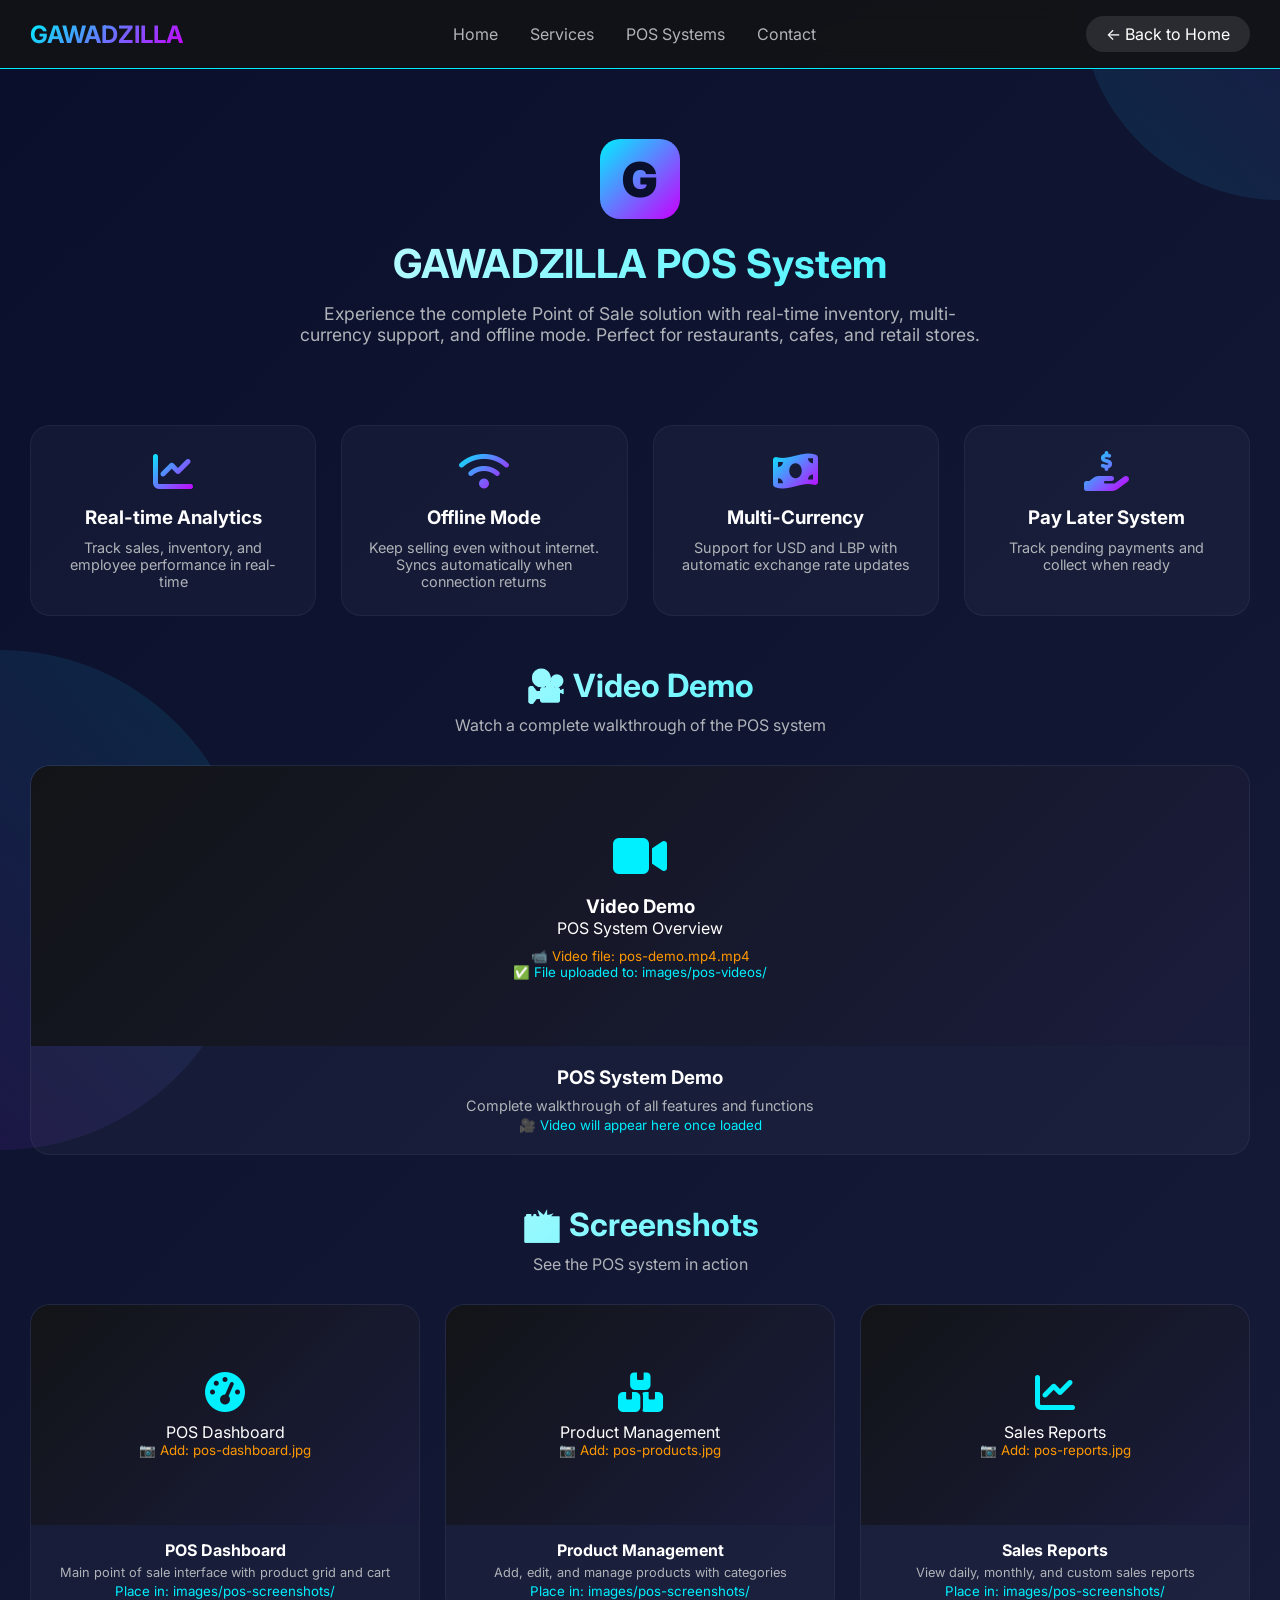
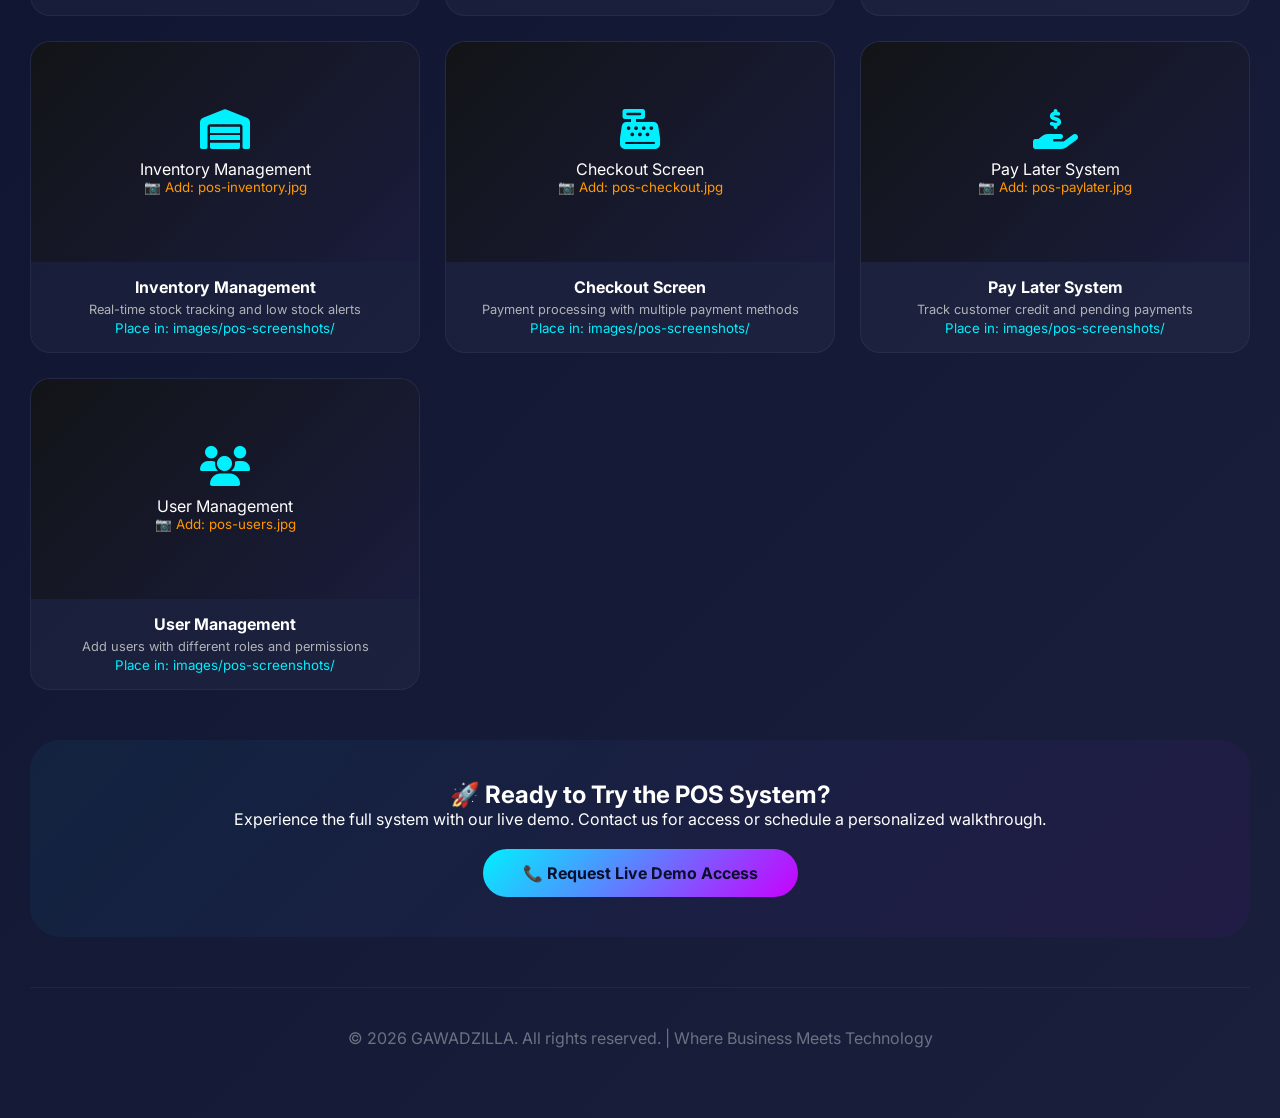
==== commit b88b1ff6: "Update posdemo.html" ====
--- a/posdemo.html
+++ b/posdemo.html
@@ -185,19 +185,6 @@
             .btn-back {
                 display: none;
             }
-            
-            /* Add mobile back button in menu */
-            .nav-links .mobile-back {
-                display: block;
-                margin-top: 10px;
-            }
-            
-            .nav-links .mobile-back a {
-                background: rgba(0,240,255,0.2);
-                border-radius: 30px;
-                padding: 8px 20px;
-                display: inline-block;
-            }
         }
         
         /* Hero Section */
@@ -236,40 +223,48 @@
             margin: 0 auto;
         }
         
-        /* Credentials Banner */
-        .credentials-banner {
-            background: linear-gradient(135deg, rgba(0,240,255,0.1), rgba(201,0,255,0.1));
-            border: 1px solid #00F0FF;
+        /* Feature List */
+        .features-section {
+            margin: 50px 0;
+            display: grid;
+            grid-template-columns: repeat(auto-fit, minmax(280px, 1fr));
+            gap: 25px;
+        }
+        
+        .feature-card {
+            background: rgba(255,255,255,0.03);
             border-radius: 20px;
-            padding: 20px;
-            margin: 30px 0;
-            display: flex;
-            justify-content: space-between;
-            flex-wrap: wrap;
-            gap: 20px;
-        }
-        
-        .cred-item {
-            flex: 1;
+            padding: 25px;
             text-align: center;
-        }
-        
-        .cred-item .label {
-            color: #00F0FF;
-            font-size: 0.8rem;
-            text-transform: uppercase;
-            letter-spacing: 1px;
-        }
-        
-        .cred-item .value {
-            font-size: 1.2rem;
-            font-weight: 700;
-            font-family: monospace;
-            margin-top: 5px;
-        }
-        
-        /* Image Gallery */
-        .gallery-section {
+            border: 1px solid rgba(255,255,255,0.05);
+            transition: all 0.3s;
+        }
+        
+        .feature-card:hover {
+            border-color: #00F0FF;
+            transform: translateY(-5px);
+        }
+        
+        .feature-card i {
+            font-size: 2.5rem;
+            background: linear-gradient(135deg, #00F0FF, #C900FF);
+            -webkit-background-clip: text;
+            background-clip: text;
+            color: transparent;
+            margin-bottom: 15px;
+        }
+        
+        .feature-card h3 {
+            margin-bottom: 10px;
+        }
+        
+        .feature-card p {
+            color: #B0B3B8;
+            font-size: 0.9rem;
+        }
+        
+        /* Video Section */
+        .video-section {
             margin: 50px 0;
         }
         
@@ -291,9 +286,111 @@
             color: #B0B3B8;
         }
         
+        .video-grid {
+            display: grid;
+            grid-template-columns: repeat(auto-fit, minmax(400px, 1fr));
+            gap: 30px;
+        }
+        
+        .video-card {
+            background: rgba(255,255,255,0.03);
+            border-radius: 20px;
+            overflow: hidden;
+            border: 1px solid rgba(255,255,255,0.05);
+            transition: all 0.3s;
+        }
+        
+        .video-card:hover {
+            transform: translateY(-5px);
+            border-color: #00F0FF;
+        }
+        
+        .video-container {
+            position: relative;
+            background: #121417;
+            min-height: 280px;
+            display: flex;
+            align-items: center;
+            justify-content: center;
+            cursor: pointer;
+            overflow: hidden;
+        }
+        
+        .video-thumbnail {
+            width: 100%;
+            height: 100%;
+            object-fit: cover;
+            position: absolute;
+            top: 0;
+            left: 0;
+            z-index: 1;
+        }
+        
+        .play-button {
+            position: absolute;
+            width: 70px;
+            height: 70px;
+            background: rgba(0,240,255,0.9);
+            border-radius: 50%;
+            display: flex;
+            align-items: center;
+            justify-content: center;
+            transition: all 0.3s;
+            z-index: 2;
+            cursor: pointer;
+        }
+        
+        .play-button i {
+            font-size: 2rem;
+            color: #0a0f2c;
+            margin-left: 5px;
+        }
+        
+        .video-container:hover .play-button {
+            transform: scale(1.1);
+            background: #C900FF;
+        }
+        
+        .video-placeholder {
+            width: 100%;
+            min-height: 280px;
+            display: flex;
+            flex-direction: column;
+            align-items: center;
+            justify-content: center;
+            background: linear-gradient(135deg, #121417, #1A1C3C);
+            text-align: center;
+            padding: 40px;
+        }
+        
+        .video-placeholder i {
+            font-size: 3rem;
+            color: #00F0FF;
+            margin-bottom: 15px;
+        }
+        
+        .video-info {
+            padding: 20px;
+            text-align: center;
+        }
+        
+        .video-info h3 {
+            margin-bottom: 8px;
+        }
+        
+        .video-info p {
+            color: #B0B3B8;
+            font-size: 0.9rem;
+        }
+        
+        /* Image Gallery */
+        .gallery-section {
+            margin: 50px 0;
+        }
+        
         .gallery-grid {
             display: grid;
-            grid-template-columns: repeat(auto-fit, minmax(350px, 1fr));
+            grid-template-columns: repeat(auto-fit, minmax(300px, 1fr));
             gap: 25px;
         }
         
@@ -314,7 +411,7 @@
             position: relative;
             overflow: hidden;
             background: #121417;
-            height: 250px;
+            height: 220px;
             display: flex;
             align-items: center;
             justify-content: center;
@@ -345,14 +442,9 @@
         }
         
         .image-placeholder i {
-            font-size: 3rem;
+            font-size: 2.5rem;
             color: #00F0FF;
             margin-bottom: 10px;
-        }
-        
-        .image-placeholder p {
-            color: #B0B3B8;
-            font-size: 0.9rem;
         }
         
         .image-caption {
@@ -368,176 +460,6 @@
         .image-caption p {
             color: #B0B3B8;
             font-size: 0.8rem;
-        }
-        
-        /* Video Section */
-        .video-section {
-            margin: 50px 0;
-        }
-        
-        .video-grid {
-            display: grid;
-            grid-template-columns: repeat(auto-fit, minmax(400px, 1fr));
-            gap: 30px;
-        }
-        
-        .video-card {
-            background: rgba(255,255,255,0.03);
-            border-radius: 20px;
-            overflow: hidden;
-            border: 1px solid rgba(255,255,255,0.05);
-            transition: all 0.3s;
-        }
-        
-        .video-card:hover {
-            transform: translateY(-5px);
-            border-color: #00F0FF;
-        }
-        
-        .video-container {
-            position: relative;
-            background: #121417;
-            min-height: 250px;
-            display: flex;
-            align-items: center;
-            justify-content: center;
-            cursor: pointer;
-        }
-        
-        .video-thumbnail-container {
-            width: 100%;
-            height: 250px;
-            position: relative;
-            background: #000;
-            display: flex;
-            align-items: center;
-            justify-content: center;
-        }
-        
-        .video-thumbnail {
-            width: 100%;
-            height: 100%;
-            object-fit: cover;
-        }
-        
-        .play-button {
-            position: absolute;
-            width: 70px;
-            height: 70px;
-            background: rgba(0,240,255,0.9);
-            border-radius: 50%;
-            display: flex;
-            align-items: center;
-            justify-content: center;
-            transition: all 0.3s;
-            cursor: pointer;
-            z-index: 5;
-        }
-        
-        .play-button i {
-            font-size: 2rem;
-            color: #0a0f2c;
-            margin-left: 5px;
-        }
-        
-        .video-container:hover .play-button {
-            transform: scale(1.1);
-            background: #C900FF;
-        }
-        
-        .video-placeholder {
-            width: 100%;
-            height: 250px;
-            display: flex;
-            flex-direction: column;
-            align-items: center;
-            justify-content: center;
-            background: linear-gradient(135deg, #121417, #1A1C3C);
-            text-align: center;
-            padding: 20px;
-        }
-        
-        .video-placeholder i {
-            font-size: 3rem;
-            color: #00F0FF;
-            margin-bottom: 15px;
-        }
-        
-        .video-info {
-            padding: 15px;
-        }
-        
-        .video-info h3 {
-            margin-bottom: 5px;
-        }
-        
-        .video-info p {
-            color: #B0B3B8;
-            font-size: 0.85rem;
-        }
-        
-        /* Upload Instructions */
-        .upload-guide {
-            background: rgba(0,240,255,0.05);
-            border: 1px dashed #00F0FF;
-            border-radius: 20px;
-            padding: 30px;
-            margin: 50px 0;
-            text-align: center;
-        }
-        
-        .upload-guide h3 {
-            color: #00F0FF;
-            margin-bottom: 15px;
-        }
-        
-        .upload-guide code {
-            background: rgba(0,0,0,0.5);
-            padding: 8px 15px;
-            border-radius: 8px;
-            display: inline-block;
-            margin: 10px 0;
-            font-family: monospace;
-        }
-        
-        /* Feature List */
-        .features-section {
-            margin: 50px 0;
-            display: grid;
-            grid-template-columns: repeat(auto-fit, minmax(280px, 1fr));
-            gap: 25px;
-        }
-        
-        .feature-card {
-            background: rgba(255,255,255,0.03);
-            border-radius: 20px;
-            padding: 25px;
-            text-align: center;
-            border: 1px solid rgba(255,255,255,0.05);
-            transition: all 0.3s;
-        }
-        
-        .feature-card:hover {
-            border-color: #00F0FF;
-            transform: translateY(-5px);
-        }
-        
-        .feature-card i {
-            font-size: 2.5rem;
-            background: linear-gradient(135deg, #00F0FF, #C900FF);
-            -webkit-background-clip: text;
-            background-clip: text;
-            color: transparent;
-            margin-bottom: 15px;
-        }
-        
-        .feature-card h3 {
-            margin-bottom: 10px;
-        }
-        
-        .feature-card p {
-            color: #B0B3B8;
-            font-size: 0.9rem;
         }
         
         /* Call to Action */
@@ -566,7 +488,7 @@
             box-shadow: 0 10px 30px rgba(0,240,255,0.3);
         }
         
-        /* Modal for Image/Video */
+        /* Modal */
         .modal {
             display: none;
             position: fixed;
@@ -575,7 +497,7 @@
             width: 100%;
             height: 100%;
             background: rgba(0,0,0,0.95);
-            z-index: 1000;
+            z-index: 2000;
             align-items: center;
             justify-content: center;
         }
@@ -605,7 +527,7 @@
             font-size: 2rem;
             cursor: pointer;
             color: white;
-            z-index: 1001;
+            z-index: 2001;
             background: rgba(0,0,0,0.5);
             width: 40px;
             height: 40px;
@@ -637,11 +559,6 @@
             
             .nav-wrapper {
                 gap: 15px;
-            }
-            
-            .credentials-banner {
-                flex-direction: column;
-                text-align: center;
             }
             
             .gallery-grid, .video-grid {
@@ -720,6 +637,18 @@
             </div>
         </div>
         
+        <!-- Video Demos -->
+        <div class="video-section">
+            <div class="section-title">
+                <h2>🎥 Video Demo</h2>
+                <p>Watch a complete walkthrough of the POS system</p>
+            </div>
+            
+            <div class="video-grid" id="videos-gallery">
+                <!-- Video will be loaded here -->
+            </div>
+        </div>
+        
         <!-- Screenshots Gallery -->
         <div class="gallery-section">
             <div class="section-title">
@@ -728,19 +657,7 @@
             </div>
             
             <div class="gallery-grid" id="screenshots-gallery">
-                <!-- Screenshots will be loaded dynamically -->
-            </div>
-        </div>
-        
-        <!-- Video Demos -->
-        <div class="video-section">
-            <div class="section-title">
-                <h2>🎥 Video Demos</h2>
-                <p>Watch walkthroughs of the POS system</p>
-            </div>
-            
-            <div class="video-grid" id="videos-gallery">
-                <!-- Videos will be loaded dynamically -->
+                <!-- Screenshots will be loaded here -->
             </div>
         </div>
         
@@ -776,81 +693,23 @@
     </div>
     
     <script>
-        // Get the base path for assets (works on both localhost and GitHub Pages)
-        function getBasePath() {
-            // Check if we're on GitHub Pages (path contains /Gawadzilla/ or similar)
-            const path = window.location.pathname;
-            if (path.includes('/Gawadzilla/') || path.includes('/gawadzilla/')) {
-                return '';
-            }
-            return '';
-        }
-        
-        const basePath = getBasePath();
-        
-        // Screenshots data - Add your images here
+        // CORRECTED FILE PATHS - Using the actual filename from your GitHub
+        // Your video file is named "pos-demo.mp4.mp4" (double extension)
+        const videoFile = "pos-demo.mp4.mp4";
+        const videoPath = "images/pos-videos/" + videoFile;
+        
+        // Screenshots data
         const screenshots = [
-            {
-                name: "POS Shopping",
-                description: "Product selection and product grid with search, filters, and cart",
-                file: "pos-shopping.jpg",
-                icon: "fas fa-shopping-cart"
-            },
-            {
-                name: "Checkout Screen",
-                description: "Payment processing with multiple payment methods",
-                file: "pos-checkout.jpg",
-                icon: "fas fa-cash-register"
-            },
-            {
-                name: "POS Dashboard",
-                description: "Main point of sale interface with product grid and cart",
-                file: "pos-dashboard.jpg",
-                icon: "fas fa-tachometer-alt"
-            },
-            {
-                name: "Product Management",
-                description: "Add, edit, and manage products with categories",
-                file: "pos-products.jpg",
-                icon: "fas fa-boxes"
-            },
-            {
-                name: "Sales Reports",
-                description: "View daily, monthly, and custom sales reports",
-                file: "pos-reports.jpg",
-                icon: "fas fa-chart-line"
-            },
-            {
-                name: "Pay Later System",
-                description: "Track customer credit and pending payments",
-                file: "pos-paylater.jpg",
-                icon: "fas fa-hand-holding-usd"
-            },
-            {
-                name: "Inventory Management",
-                description: "Real-time stock tracking and low stock alerts",
-                file: "pos-inventory.jpg",
-                icon: "fas fa-warehouse"
-            },
-            {
-                name: "User Management",
-                description: "Add users with different roles and permissions",
-                file: "pos-users.jpg",
-                icon: "fas fa-users"
-            }
+            { name: "POS Dashboard", description: "Main point of sale interface with product grid and cart", file: "pos-dashboard.jpg", icon: "fas fa-tachometer-alt" },
+            { name: "Product Management", description: "Add, edit, and manage products with categories", file: "pos-products.jpg", icon: "fas fa-boxes" },
+            { name: "Sales Reports", description: "View daily, monthly, and custom sales reports", file: "pos-reports.jpg", icon: "fas fa-chart-line" },
+            { name: "Inventory Management", description: "Real-time stock tracking and low stock alerts", file: "pos-inventory.jpg", icon: "fas fa-warehouse" },
+            { name: "Checkout Screen", description: "Payment processing with multiple payment methods", file: "pos-checkout.jpg", icon: "fas fa-cash-register" },
+            { name: "Pay Later System", description: "Track customer credit and pending payments", file: "pos-paylater.jpg", icon: "fas fa-hand-holding-usd" },
+            { name: "User Management", description: "Add users with different roles and permissions", file: "pos-users.jpg", icon: "fas fa-users" }
         ];
         
-        // Videos data - Add your videos here
-        const videos = [
-            {
-                name: "POS System Demo",
-                description: "Complete walkthrough of all features and functions",
-                file: "pos-demo.mp4",
-                icon: "fas fa-video"
-            }
-        ];
-        
-        // Function to check if a file exists via fetch
+        // Function to check if a file exists
         async function fileExists(url) {
             try {
                 const response = await fetch(url, { method: 'HEAD' });
@@ -860,38 +719,86 @@
             }
         }
         
+        // Load video
+        async function loadVideo() {
+            const gallery = document.getElementById('videos-gallery');
+            gallery.innerHTML = '';
+            
+            // Try multiple path variations
+            const pathsToTry = [
+                videoPath,
+                './' + videoPath,
+                '/' + videoPath,
+                videoFile
+            ];
+            
+            let videoExists = false;
+            let workingPath = '';
+            
+            for (const path of pathsToTry) {
+                const exists = await fileExists(path);
+                if (exists) {
+                    videoExists = true;
+                    workingPath = path;
+                    console.log("Video found at:", path);
+                    break;
+                }
+            }
+            
+            const videoCard = document.createElement('div');
+            videoCard.className = 'video-card';
+            
+            if (videoExists) {
+                videoCard.innerHTML = `
+                    <div class="video-container" onclick="openVideo('${workingPath}')">
+                        <video class="video-thumbnail" src="${workingPath}" preload="metadata"></video>
+                        <div class="play-button">
+                            <i class="fas fa-play"></i>
+                        </div>
+                    </div>
+                    <div class="video-info">
+                        <h3>POS System Demo Video</h3>
+                        <p>Complete walkthrough of all features and functions - Watch how to use the POS system</p>
+                    </div>
+                `;
+            } else {
+                videoCard.innerHTML = `
+                    <div class="video-container">
+                        <div class="video-placeholder">
+                            <i class="fas fa-video"></i>
+                            <h3>Video Demo</h3>
+                            <p>POS System Overview</p>
+                            <small style="color: #ff9800; margin-top: 10px; display: block;">📹 Video file: ${videoFile}</small>
+                            <small style="color: #00F0FF;">✅ File uploaded to: images/pos-videos/</small>
+                        </div>
+                    </div>
+                    <div class="video-info">
+                        <h3>POS System Demo</h3>
+                        <p>Complete walkthrough of all features and functions</p>
+                        <small style="color: #00F0FF;">🎥 Video will appear here once loaded</small>
+                    </div>
+                `;
+            }
+            
+            gallery.appendChild(videoCard);
+        }
+        
         // Load screenshots
         async function loadScreenshots() {
             const gallery = document.getElementById('screenshots-gallery');
             gallery.innerHTML = '';
             
             for (const img of screenshots) {
-                // Try different possible paths
-                const pathsToTry = [
-                    `images/pos-screenshots/${img.file}`,
-                    `./images/pos-screenshots/${img.file}`,
-                    `/images/pos-screenshots/${img.file}`
-                ];
-                
-                let imageExists = false;
-                let workingPath = '';
-                
-                for (const path of pathsToTry) {
-                    const exists = await fileExists(path);
-                    if (exists) {
-                        imageExists = true;
-                        workingPath = path;
-                        break;
-                    }
-                }
+                const imagePath = "images/pos-screenshots/" + img.file;
+                const exists = await fileExists(imagePath);
                 
                 const galleryItem = document.createElement('div');
                 galleryItem.className = 'gallery-item';
                 
-                if (imageExists) {
+                if (exists) {
                     galleryItem.innerHTML = `
-                        <div class="image-container" onclick="openImage('${workingPath}')">
-                            <img src="${workingPath}" alt="${img.name}" loading="lazy">
+                        <div class="image-container" onclick="openImage('${imagePath}')">
+                            <img src="${imagePath}" alt="${img.name}" loading="lazy">
                         </div>
                         <div class="image-caption">
                             <h3>${img.name}</h3>
@@ -904,82 +811,18 @@
                             <div class="image-placeholder">
                                 <i class="${img.icon}"></i>
                                 <p>${img.name}</p>
-                                <small style="color: #ff9800;">📷 Add image: ${img.file}</small>
+                                <small style="color: #ff9800;">📷 Add: ${img.file}</small>
                             </div>
                         </div>
                         <div class="image-caption">
                             <h3>${img.name}</h3>
                             <p>${img.description}</p>
-                            <small style="color: #00F0FF;">Place in: /images/pos-screenshots/</small>
+                            <small style="color: #00F0FF;">Place in: images/pos-screenshots/</small>
                         </div>
                     `;
                 }
                 
                 gallery.appendChild(galleryItem);
-            }
-        }
-        
-        // Load videos
-        async function loadVideos() {
-            const gallery = document.getElementById('videos-gallery');
-            gallery.innerHTML = '';
-            
-            for (const video of videos) {
-                // Try different possible paths
-                const pathsToTry = [
-                    `images/pos-videos/${video.file}`,
-                    `./images/pos-videos/${video.file}`,
-                    `/images/pos-videos/${video.file}`
-                ];
-                
-                let videoExists = false;
-                let workingPath = '';
-                
-                for (const path of pathsToTry) {
-                    const exists = await fileExists(path);
-                    if (exists) {
-                        videoExists = true;
-                        workingPath = path;
-                        break;
-                    }
-                }
-                
-                const videoCard = document.createElement('div');
-                videoCard.className = 'video-card';
-                
-                if (videoExists) {
-                    videoCard.innerHTML = `
-                        <div class="video-container" onclick="openVideo('${workingPath}')">
-                            <div class="video-thumbnail-container">
-                                <div class="play-button">
-                                    <i class="fas fa-play"></i>
-                                </div>
-                                <video class="video-thumbnail" src="${workingPath}" preload="metadata"></video>
-                            </div>
-                        </div>
-                        <div class="video-info">
-                            <h3>${video.name}</h3>
-                            <p>${video.description}</p>
-                        </div>
-                    `;
-                } else {
-                    videoCard.innerHTML = `
-                        <div class="video-container">
-                            <div class="video-placeholder">
-                                <i class="${video.icon}"></i>
-                                <p>${video.name}</p>
-                                <small style="color: #ff9800;">🎥 Add video: ${video.file}</small>
-                            </div>
-                        </div>
-                        <div class="video-info">
-                            <h3>${video.name}</h3>
-                            <p>${video.description}</p>
-                            <small style="color: #00F0FF;">Place in: /images/pos-videos/</small>
-                        </div>
-                    `;
-                }
-                
-                gallery.appendChild(videoCard);
             }
         }
         
@@ -1025,25 +868,24 @@
             });
         }
         
-        // Close menu when clicking a link
         document.querySelectorAll('.nav-links a').forEach(link => {
             link.addEventListener('click', () => {
                 navLinks.classList.remove('active');
             });
         });
         
-        // Initialize on page load
-        document.addEventListener('DOMContentLoaded', () => {
-            loadScreenshots();
-            loadVideos();
-        });
-        
         // Close modal with Escape key
         document.addEventListener('keydown', (e) => {
             if (e.key === 'Escape') {
                 closeModal();
             }
         });
+        
+        // Initialize on page load
+        document.addEventListener('DOMContentLoaded', () => {
+            loadVideo();
+            loadScreenshots();
+        });
     </script>
 </body>
 </html>
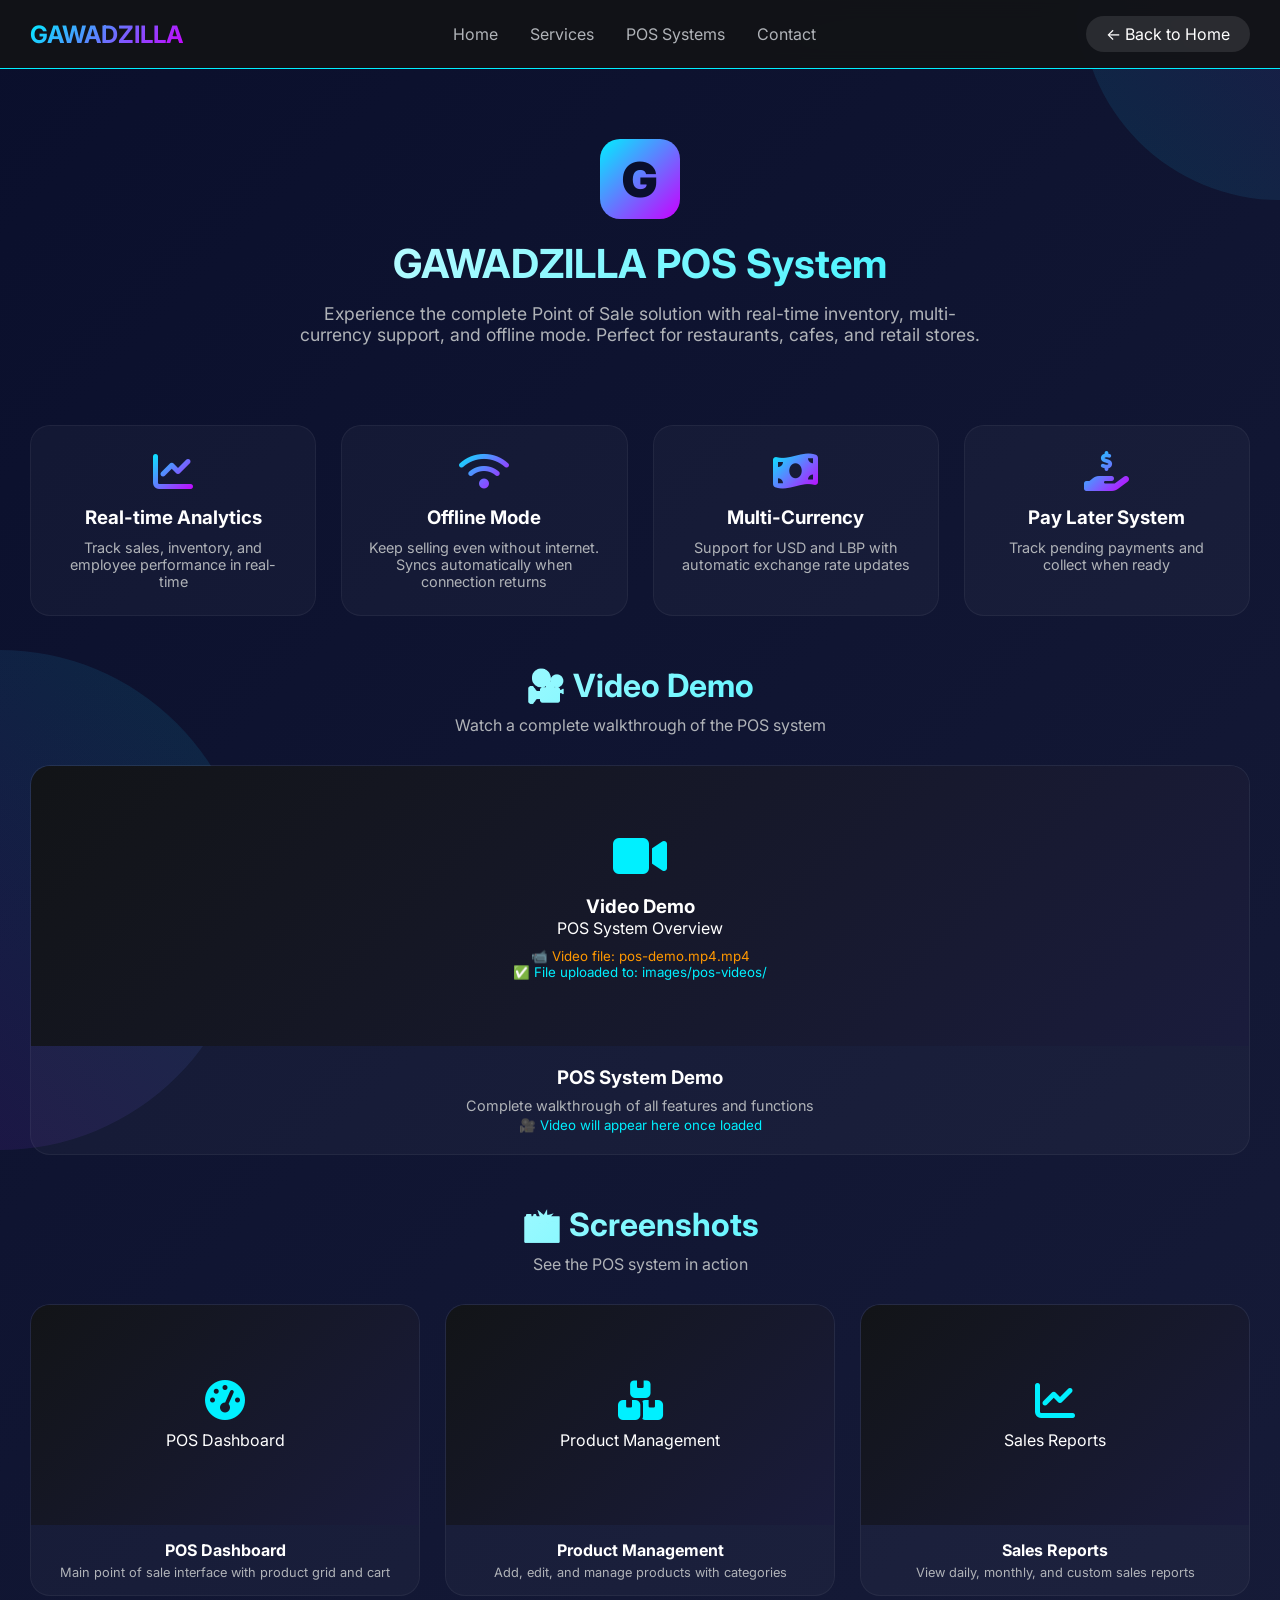
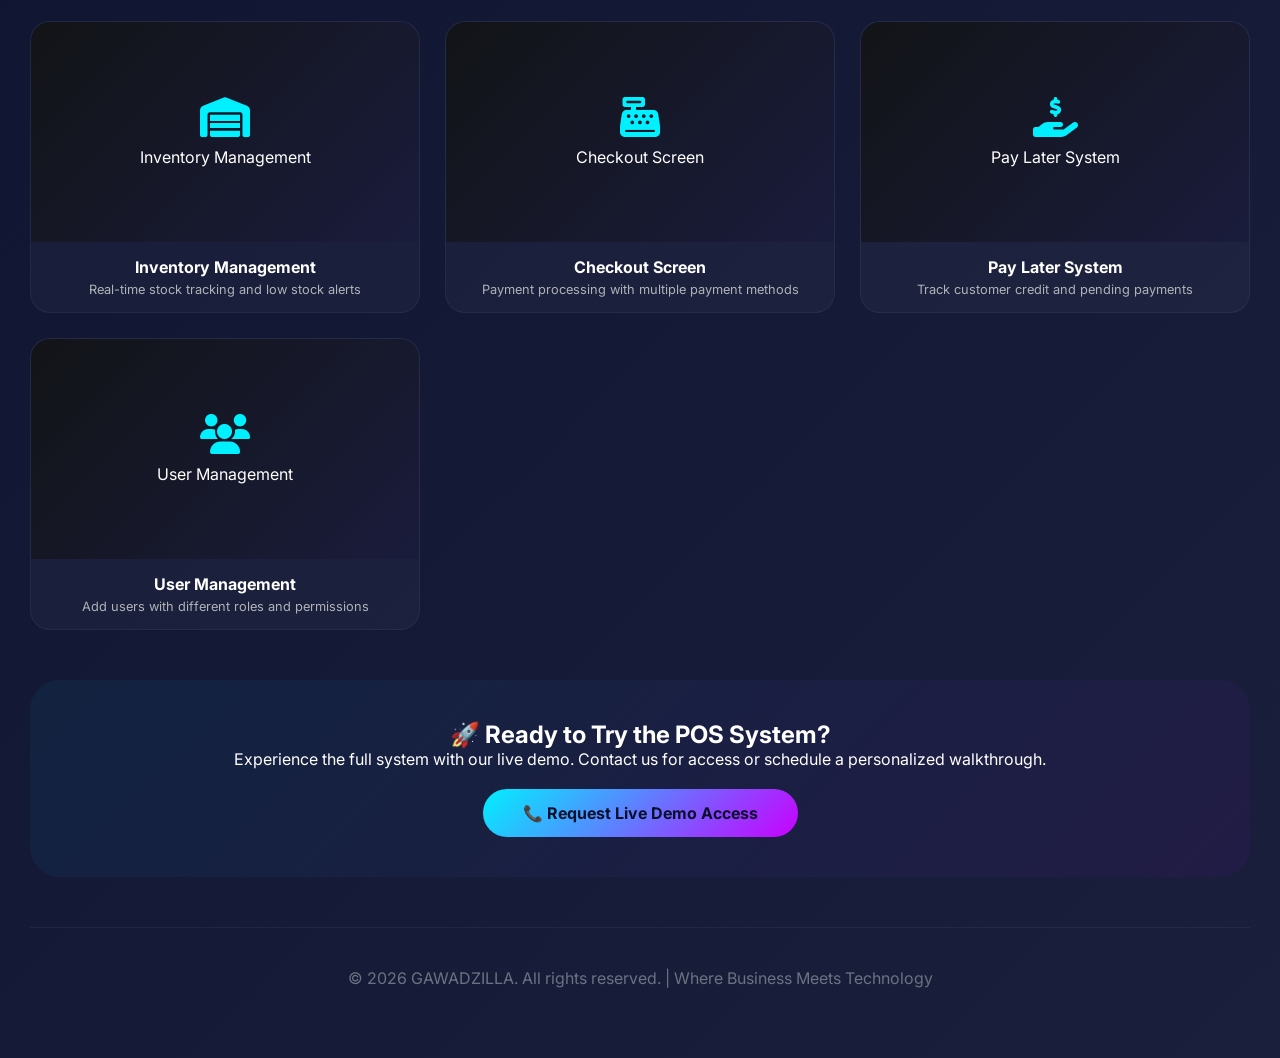
==== commit 922b86bc: "Update posdemo.html" ====
--- a/posdemo.html
+++ b/posdemo.html
@@ -700,13 +700,13 @@
         
         // Screenshots data
         const screenshots = [
-            { name: "POS Dashboard", description: "Main point of sale interface with product grid and cart", file: "pos-dashboard.jpg", icon: "fas fa-tachometer-alt" },
-            { name: "Product Management", description: "Add, edit, and manage products with categories", file: "pos-products.jpg", icon: "fas fa-boxes" },
-            { name: "Sales Reports", description: "View daily, monthly, and custom sales reports", file: "pos-reports.jpg", icon: "fas fa-chart-line" },
-            { name: "Inventory Management", description: "Real-time stock tracking and low stock alerts", file: "pos-inventory.jpg", icon: "fas fa-warehouse" },
-            { name: "Checkout Screen", description: "Payment processing with multiple payment methods", file: "pos-checkout.jpg", icon: "fas fa-cash-register" },
-            { name: "Pay Later System", description: "Track customer credit and pending payments", file: "pos-paylater.jpg", icon: "fas fa-hand-holding-usd" },
-            { name: "User Management", description: "Add users with different roles and permissions", file: "pos-users.jpg", icon: "fas fa-users" }
+            { name: "POS Dashboard", description: "Main point of sale interface with product grid and cart",  icon: "fas fa-tachometer-alt" },
+            { name: "Product Management", description: "Add, edit, and manage products with categories",  icon: "fas fa-boxes" },
+            { name: "Sales Reports", description: "View daily, monthly, and custom sales reports",  icon: "fas fa-chart-line" },
+            { name: "Inventory Management", description: "Real-time stock tracking and low stock alerts", icon: "fas fa-warehouse" },
+            { name: "Checkout Screen", description: "Payment processing with multiple payment methods", icon: "fas fa-cash-register" },
+            { name: "Pay Later System", description: "Track customer credit and pending payments", icon: "fas fa-hand-holding-usd" },
+            { name: "User Management", description: "Add users with different roles and permissions", icon: "fas fa-users" }
         ];
         
         // Function to check if a file exists
@@ -811,13 +811,11 @@
                             <div class="image-placeholder">
                                 <i class="${img.icon}"></i>
                                 <p>${img.name}</p>
-                                <small style="color: #ff9800;">📷 Add: ${img.file}</small>
                             </div>
                         </div>
                         <div class="image-caption">
                             <h3>${img.name}</h3>
                             <p>${img.description}</p>
-                            <small style="color: #00F0FF;">Place in: images/pos-screenshots/</small>
                         </div>
                     `;
                 }
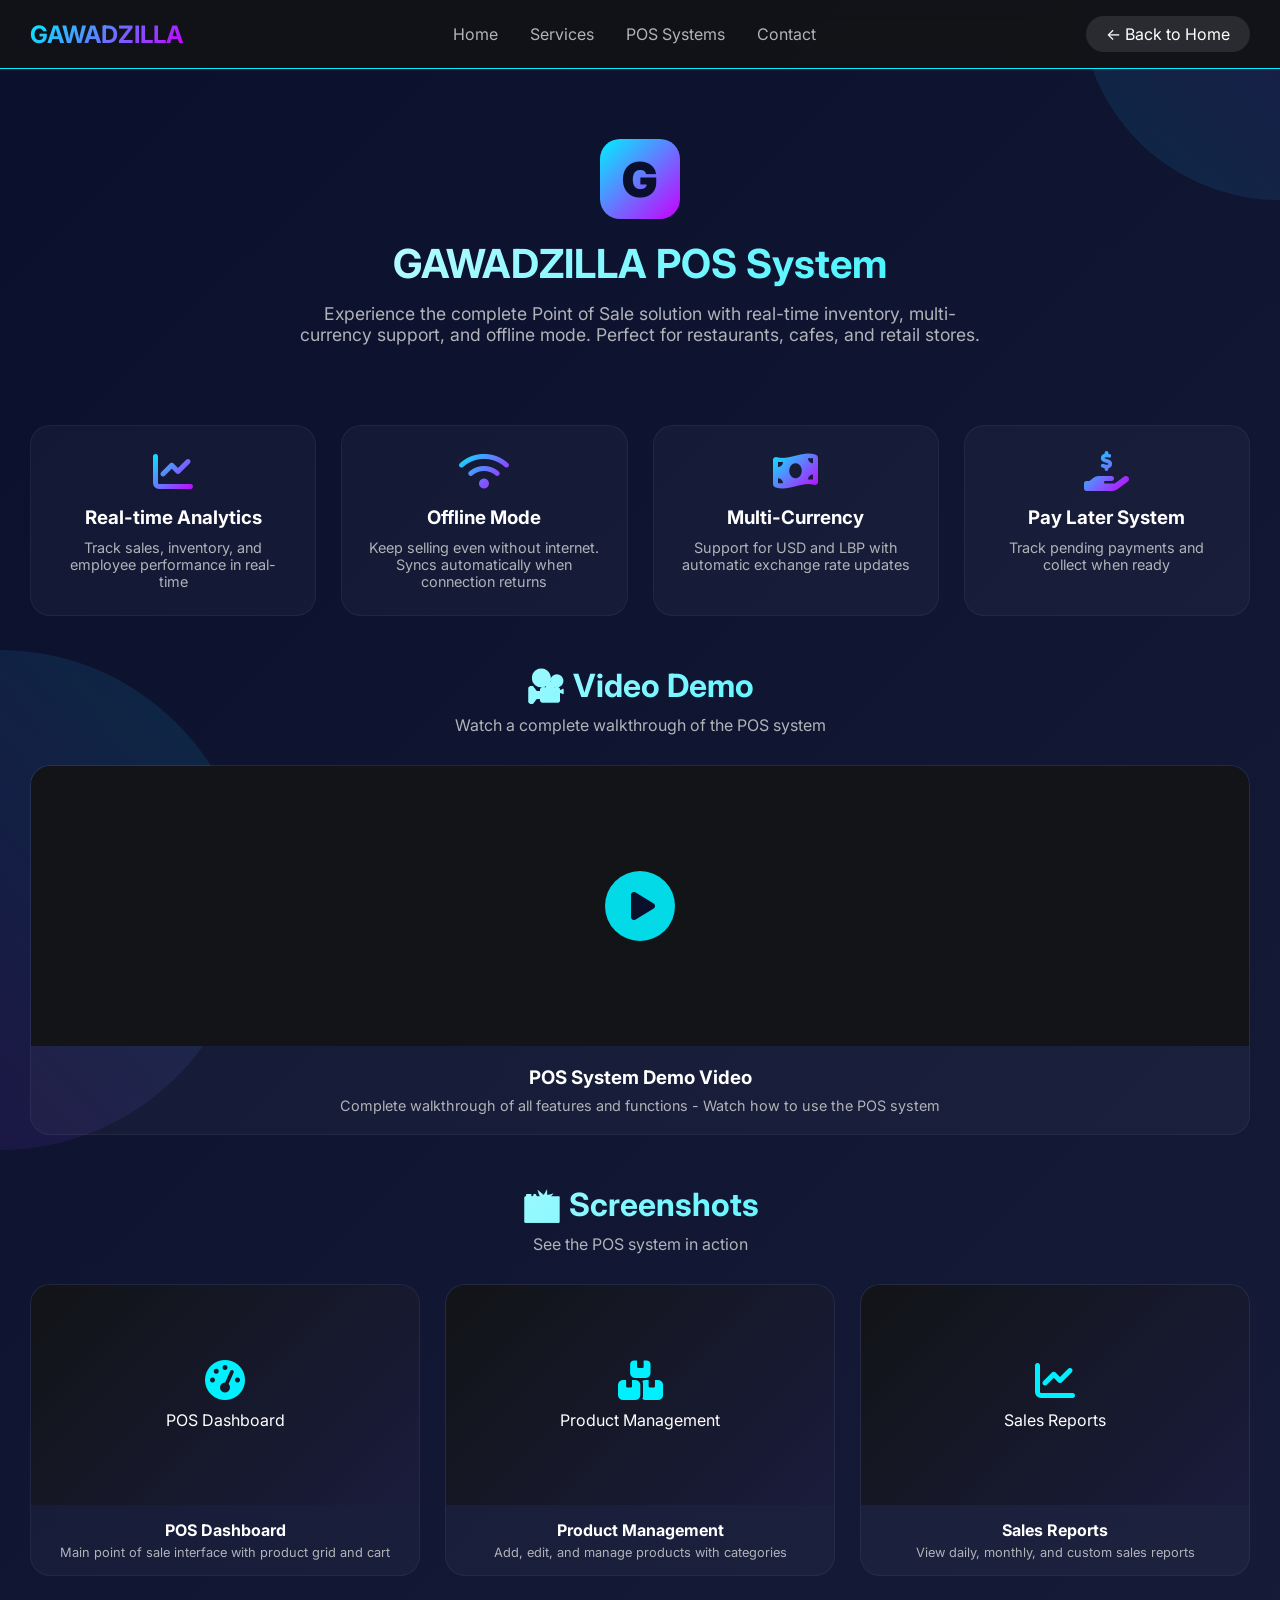
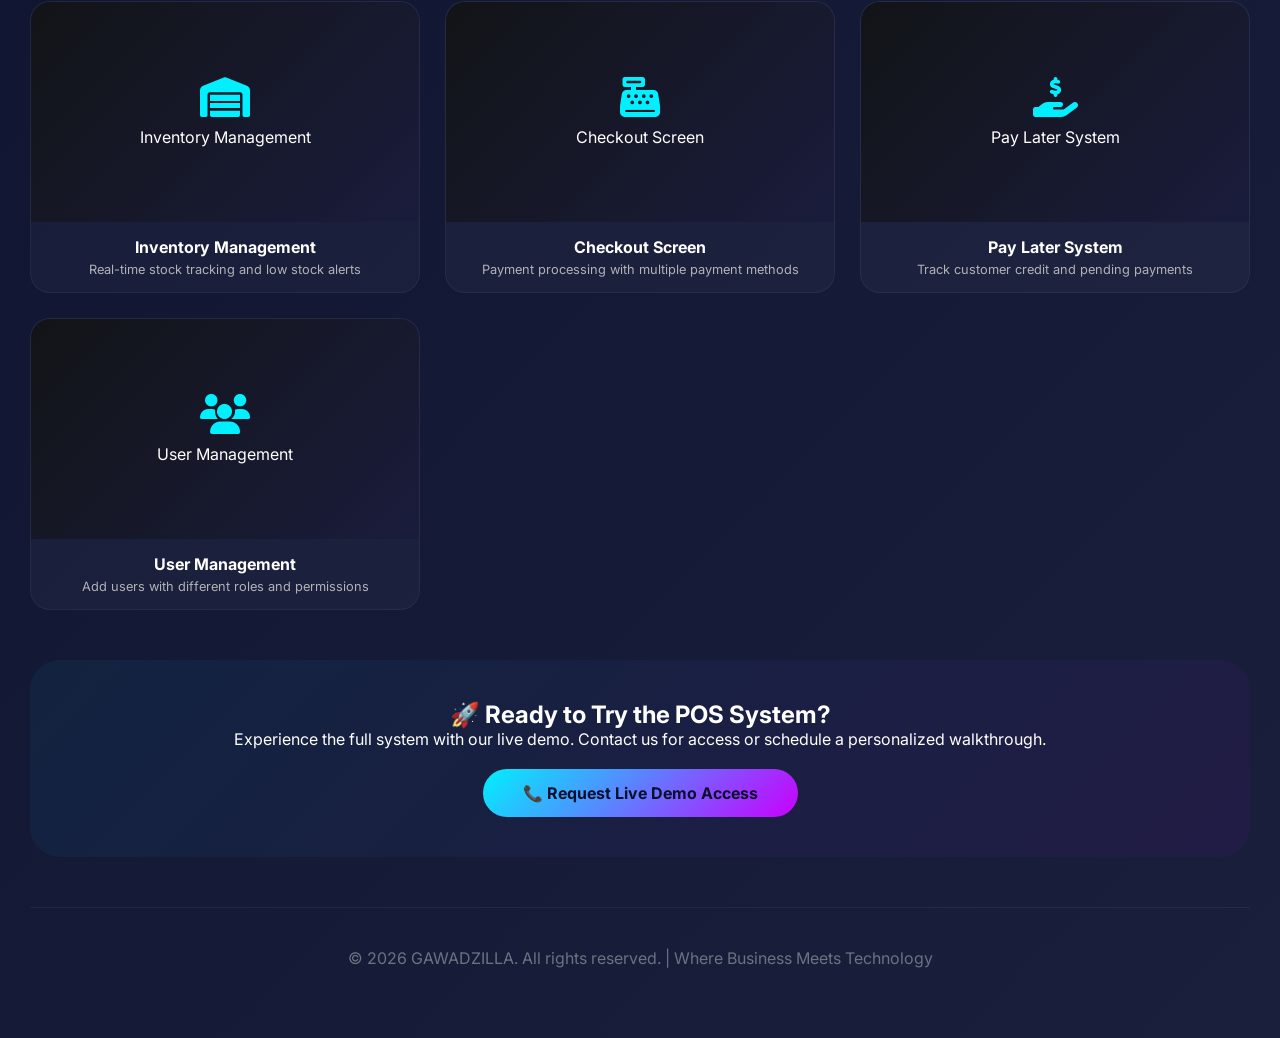
==== commit b9fea3ca: "Update posdemo.html" ====
--- a/posdemo.html
+++ b/posdemo.html
@@ -695,7 +695,7 @@
     <script>
         // CORRECTED FILE PATHS - Using the actual filename from your GitHub
         // Your video file is named "pos-demo.mp4.mp4" (double extension)
-        const videoFile = "pos-demo.mp4.mp4";
+        const videoFile = "pos-demo.mp4";
         const videoPath = "images/pos-videos/" + videoFile;
         
         // Screenshots data
